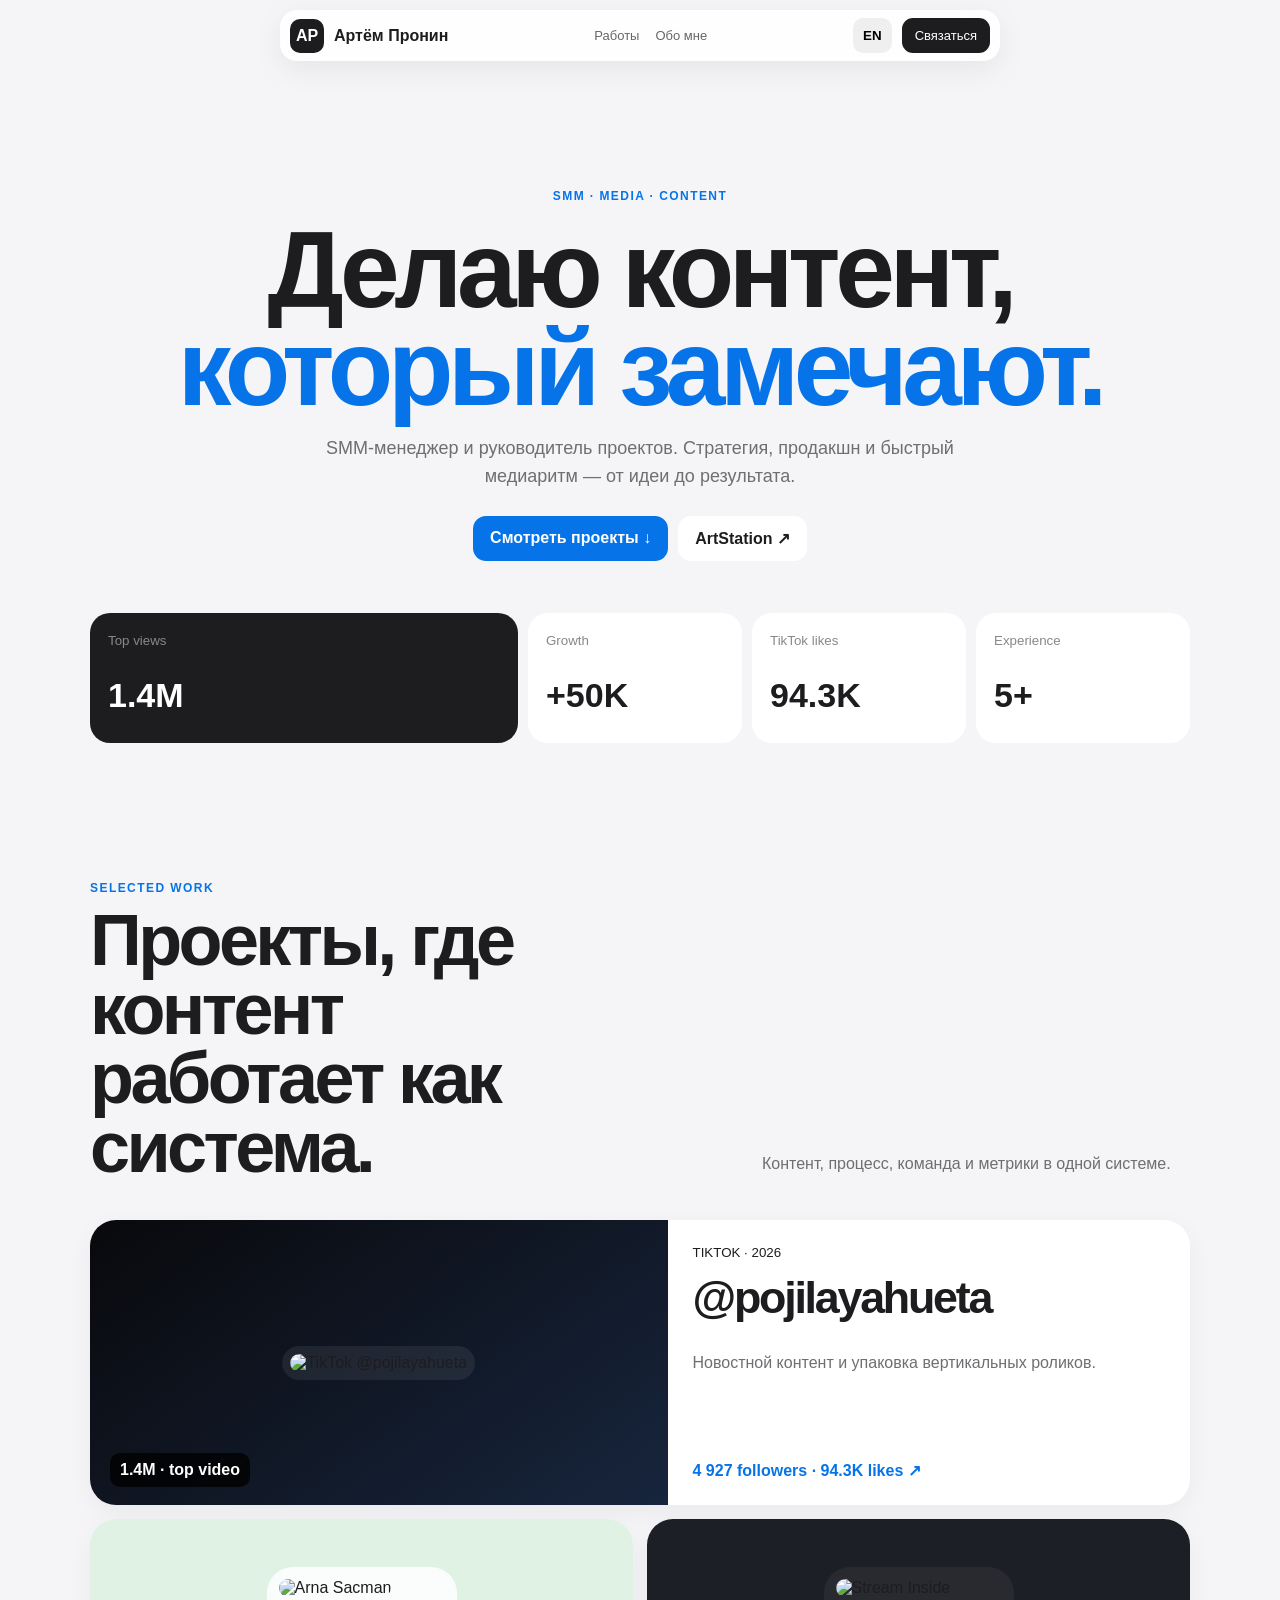
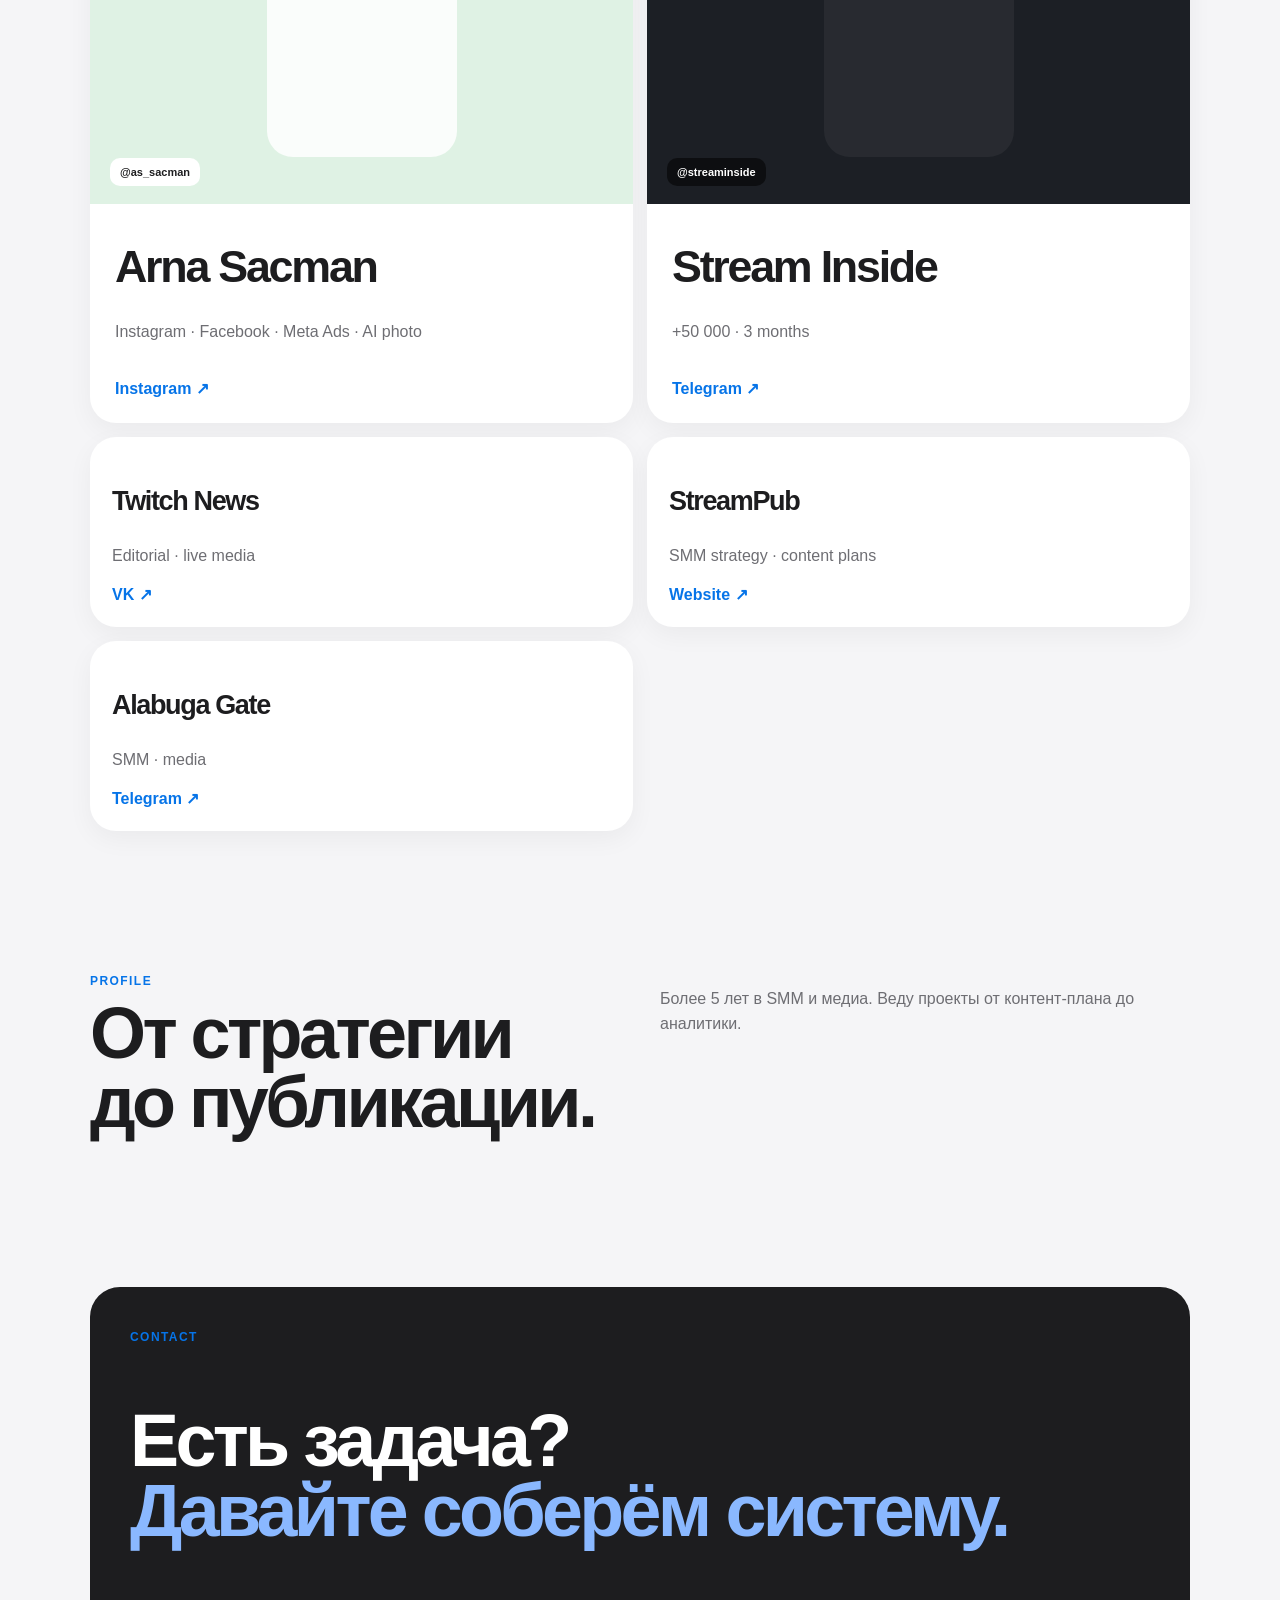
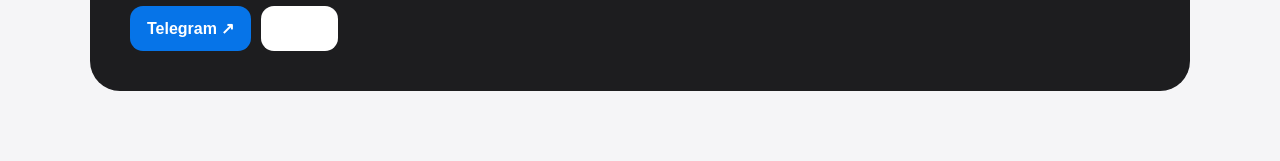
==== smm-vercel-assets/index.html @ c56d9967 "Add SMM portfolio assets for Vercel deployment" ====
<!doctype html><html lang=ru><head><meta charset=utf-8><meta name=viewport content="width=device-width,initial-scale=1"><title>Артём Пронин — SMM · Media · Content</title><style>*{box-sizing:border-box}body{margin:0;background:#f5f5f7;color:#1d1d1f;font-family:-apple-system,BlinkMacSystemFont,"Segoe UI",sans-serif}a{color:inherit;text-decoration:none}.w{width:min(1100px,calc(100% - 28px));margin:auto}.n{position:sticky;top:10px;z-index:3;width:min(720px,calc(100% - 24px));margin:10px auto;padding:8px 10px;display:flex;align-items:center;gap:10px;background:#ffffffe8;border-radius:17px;box-shadow:0 8px 30px #0001;backdrop-filter:blur(16px)}.ap{display:grid;place-items:center;width:34px;height:34px;border-radius:10px;background:#1d1d1f;color:#fff;font-weight:800}.nl{margin:auto;display:flex;gap:16px;color:#666;font-size:13px}.n button{border:0;padding:10px;border-radius:10px;font-weight:700}.ct{background:#1d1d1f;color:#fff;padding:10px 13px;border-radius:11px;font-size:13px}.h{text-align:center;padding:115px 0 65px}.k{color:#0674e8;font-size:12px;font-weight:800;letter-spacing:.12em;text-transform:uppercase}h1,h2,h3{letter-spacing:-.05em}.h h1{font-size:clamp(3.4rem,9vw,6.7rem);line-height:.91;margin:18px 0}.h h1 span{color:#0674e8}.p{color:#6e6e73;line-height:1.55}.h>.p{max-width:700px;margin:auto;font-size:18px}.bt{display:flex;gap:10px;justify-content:center;flex-wrap:wrap;margin-top:25px}.b{padding:13px 17px;border-radius:13px;background:#fff;font-weight:700}.blue{background:#0674e8;color:#fff}.ms{display:grid;grid-template-columns:2fr repeat(3,1fr);gap:10px;margin-top:52px;text-align:left}.m{background:#fff;border-radius:20px;padding:18px;min-height:130px}.m:first-child{background:#1d1d1f;color:#fff}.m b{display:block;font-size:34px;margin-top:27px}.m small{color:#888}.sec{padding:70px 0}.hd{display:grid;grid-template-columns:1.2fr .8fr;gap:30px;align-items:end;margin-bottom:28px}.hd h2,.ab h2{font-size:clamp(2.6rem,6vw,4.5rem);line-height:.96;margin:10px 0}.g{display:grid;grid-template-columns:1fr 1fr;gap:14px}.card{background:#fff;border-radius:26px;overflow:hidden;box-shadow:0 8px 26px #0000000c}.f{grid-column:1/-1;display:grid;grid-template-columns:1.05fr .95fr}.v{min-height:285px;display:grid;place-items:center;position:relative;padding:16px}.tik{background:linear-gradient(145deg,#09090c,#17253d)}.shot{padding:8px;background:#ffffff12;border-radius:19px}.shot img{display:block;width:min(100%,520px);border-radius:13px}.tag,.src{position:absolute;left:20px;bottom:18px;padding:8px 10px;border-radius:10px;font-weight:800}.tag{background:#000c;color:#fff}.ar{background:#dff2e4}.st{background:#1c1f25}.lg{width:190px;height:190px;padding:12px;border-radius:26px;background:#ffffffd8}.st .lg{background:#ffffff0d}.lg img{width:100%;height:100%;object-fit:contain;border-radius:17px}.src{background:#fff;font-size:11px}.st .src{background:#0008;color:#fff}.in{padding:25px;display:flex;flex-direction:column}.f .in{justify-content:center}.in h3{font-size:clamp(2rem,4vw,2.8rem);margin:12px 0}.open{color:#0674e8;font-weight:700;margin-top:auto;padding-top:18px}.sm{padding:22px;min-height:190px}.sm h3{font-size:27px}.ab{display:grid;grid-template-columns:1fr 1fr;gap:40px}.contact{background:#1d1d1f;color:#fff;border-radius:30px;padding:40px}.contact h2{font-size:clamp(2.8rem,7vw,4.6rem);line-height:.94}.contact h2 span{color:#8ab8ff}@media(max-width:720px){.nl{display:none}.ms{grid-template-columns:1fr 1fr}.f,.hd,.ab{grid-template-columns:1fr}.g{grid-template-columns:1fr}.f{grid-column:auto}}@media(max-width:480px){.h{padding:85px 0 50px}.h h1{font-size:16vw}.ms{grid-template-columns:1fr}.sec{padding:52px 0}.ct{display:none}.in{padding:20px}.contact{padding:26px 20px}}</style></head><body><nav class=n><b class=ap>AP</b><b data-r="Артём Пронин" data-e="Artem Pronin">Артём Пронин</b><div class=nl><a href=#w data-r=Работы data-e=Work>Работы</a><a href=#a data-r="Обо мне" data-e=About>Обо мне</a></div><button id=L>EN</button><a class=ct href=#c data-r=Связаться data-e=Contact>Связаться</a></nav><section class="h w"><span class=k>SMM · MEDIA · CONTENT</span><h1 data-rh="Делаю контент,<br><span>который замечают.</span>" data-eh="I build content<br><span>that gets noticed.</span>">Делаю контент,<br><span>который замечают.</span></h1><p class=p data-r="SMM-менеджер и руководитель проектов. Стратегия, продакшн и быстрый медиаритм — от идеи до результата." data-e="SMM manager and project lead. Strategy, production and fast-paced media — from idea to measurable result.">SMM-менеджер и руководитель проектов. Стратегия, продакшн и быстрый медиаритм — от идеи до результата.</p><div class=bt><a class="b blue" href=#w data-r="Смотреть проекты ↓" data-e="View projects ↓">Смотреть проекты ↓</a><a class=b href="https://www.artstation.com/kirashade">ArtStation ↗</a></div><div class=ms><div class=m><small>Top views</small><b>1.4M</b></div><div class=m><small>Growth</small><b>+50K</b></div><div class=m><small>TikTok likes</small><b>94.3K</b></div><div class=m><small>Experience</small><b>5+</b></div></div></section><section id=w class="sec w"><div class=hd><div><span class=k>Selected work</span><h2 data-rh="Проекты, где контент<br>работает как система." data-eh="Projects where content<br>works as a system.">Проекты, где контент<br>работает как система.</h2></div><p class=p data-r="Контент, процесс, команда и метрики в одной системе." data-e="Content, process, team and metrics in one system.">Контент, процесс, команда и метрики в одной системе.</p></div><div class=g><a class="card f" href="https://www.tiktok.com/@pojilayahueta"><div class="v tik"><div class=shot><img src="https://raw.githubusercontent.com/EdryStarz/portfolio-of-manager/main/smm-vercel-assets/t.webp" alt="TikTok @pojilayahueta"></div><span class=tag>1.4M · top video</span></div><div class=in><small>TIKTOK · 2026</small><h3>@pojilayahueta</h3><p class=p data-r="Новостной контент и упаковка вертикальных роликов." data-e="News content and vertical-video packaging.">Новостной контент и упаковка вертикальных роликов.</p><span class=open>4 927 followers · 94.3K likes ↗</span></div></a><a class=card href="https://www.instagram.com/as_sacman/"><div class="v ar"><div class=lg><img src="https://raw.githubusercontent.com/EdryStarz/portfolio-of-manager/main/smm-vercel-assets/a.webp" alt="Arna Sacman"></div><span class=src>@as_sacman</span></div><div class=in><h3>Arna Sacman</h3><p class=p>Instagram · Facebook · Meta Ads · AI photo</p><span class=open>Instagram ↗</span></div></a><a class=card href="https://t.me/streaminside"><div class="v st"><div class=lg><img src="https://raw.githubusercontent.com/EdryStarz/portfolio-of-manager/main/smm-vercel-assets/s.webp" alt="Stream Inside"></div><span class=src>@streaminside</span></div><div class=in><h3>Stream Inside</h3><p class=p>+50 000 · 3 months</p><span class=open>Telegram ↗</span></div></a><a class="card sm" href="https://vk.ru/twchnews"><h3>Twitch News</h3><p class=p>Editorial · live media</p><span class=open>VK ↗</span></a><a class="card sm" href="https://streampub.com/"><h3>StreamPub</h3><p class=p>SMM strategy · content plans</p><span class=open>Website ↗</span></a><a class="card sm" href="https://t.me/alabuga_war_bloggers"><h3>Alabuga Gate</h3><p class=p>SMM · media</p><span class=open>Telegram ↗</span></a></div></section><section id=a class="sec w ab"><div><span class=k>Profile</span><h2 data-rh="От стратегии<br>до публикации." data-eh="From strategy<br>to publishing.">От стратегии<br>до публикации.</h2></div><p class=p data-r="Более 5 лет в SMM и медиа. Веду проекты от контент-плана до аналитики." data-e="5+ years in SMM and media. I run projects from content planning to analytics.">Более 5 лет в SMM и медиа. Веду проекты от контент-плана до аналитики.</p></section><section id=c class="sec w"><div class=contact><span class=k>Contact</span><h2 data-rh="Есть задача?<br><span>Давайте соберём систему.</span>" data-eh="Have a project?<br><span>Let’s build the system.</span>">Есть задача?<br><span>Давайте соберём систему.</span></h2><div class=bt style="justify-content:flex-start"><a class="b blue" href="https://t.me/kirashade">Telegram ↗</a><a class=b href="mailto:edrystarz@gmail.com">Email</a></div></div></section><script>let e=localStorage.x==='e',b=L;function S(){let k=e?'e':'r';document.documentElement.lang=e?'en':'ru';document.querySelectorAll('[data-r]').forEach(x=>x.textContent=x.dataset[k]);document.querySelectorAll('[data-rh]').forEach(x=>x.innerHTML=x.dataset[k+'h']);b.textContent=e?'RU':'EN';localStorage.x=k}b.onclick=()=>{e=!e;S()};S()</script></body></html>
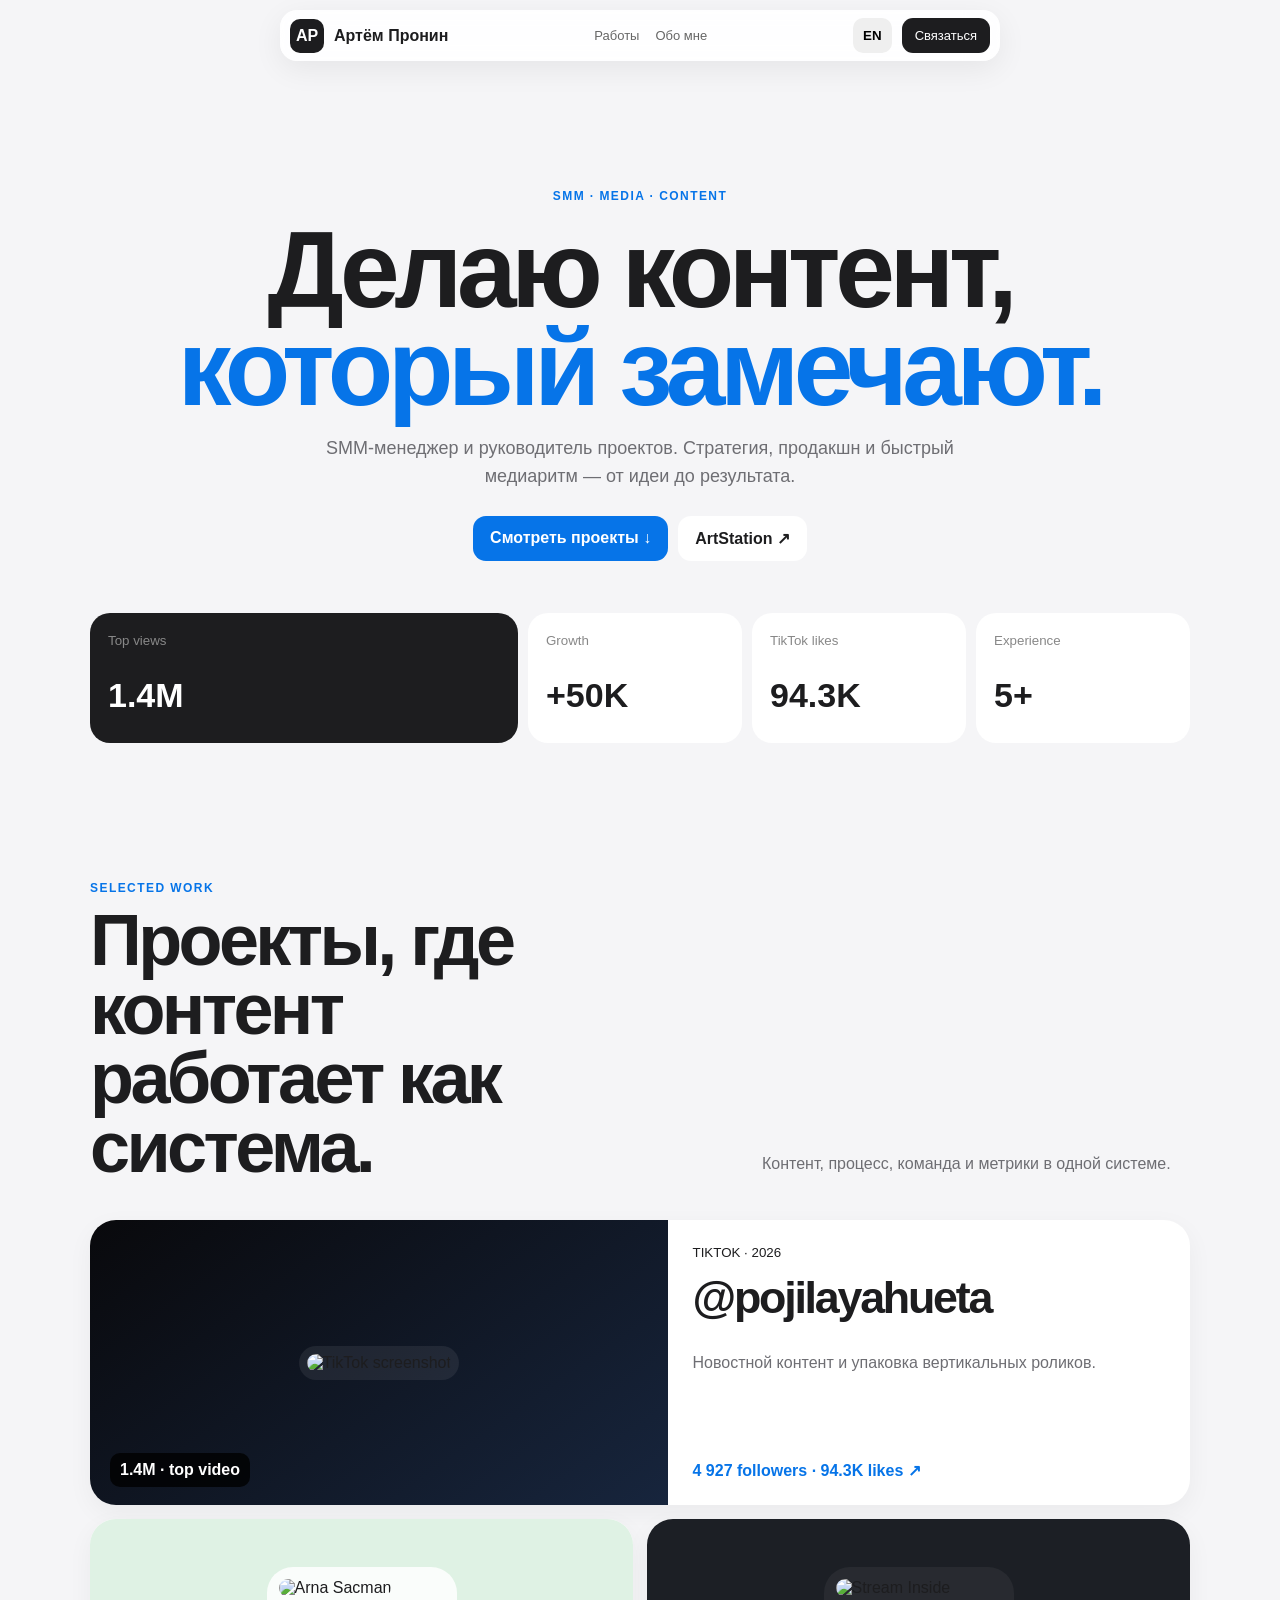
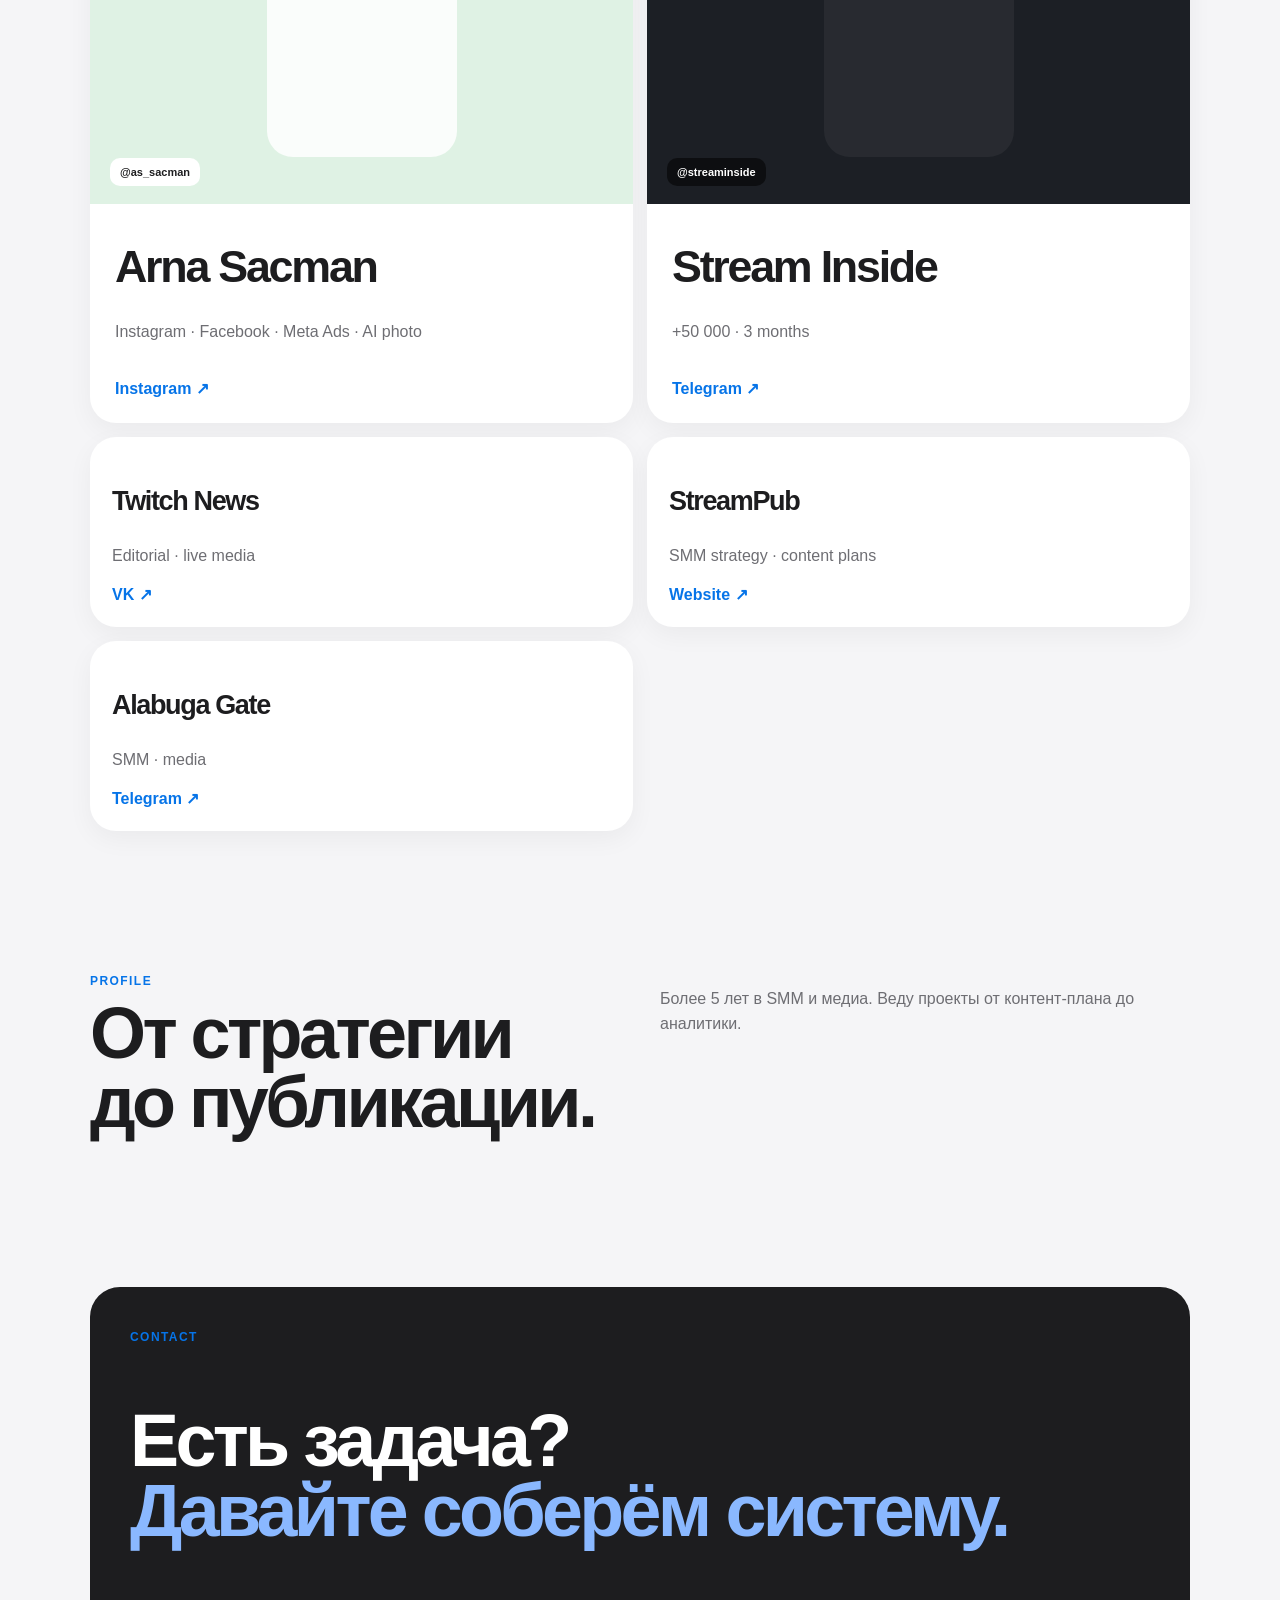
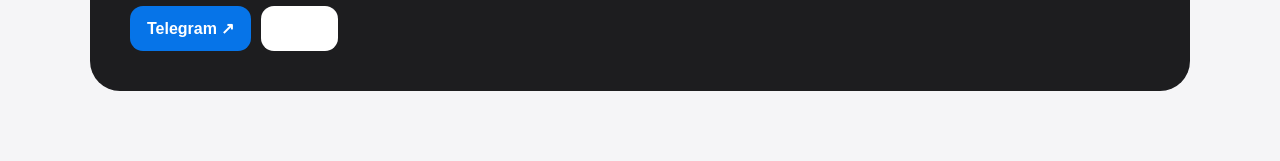
==== commit e1fc1029: "Fix TikTok screenshot loading via cache-busted base64 asset" ====
--- a/smm-vercel-assets/index.html
+++ b/smm-vercel-assets/index.html
@@ -1 +1 @@
-<!doctype html><html lang=ru><head><meta charset=utf-8><meta name=viewport content="width=device-width,initial-scale=1"><title>Артём Пронин — SMM · Media · Content</title><style>*{box-sizing:border-box}body{margin:0;background:#f5f5f7;color:#1d1d1f;font-family:-apple-system,BlinkMacSystemFont,"Segoe UI",sans-serif}a{color:inherit;text-decoration:none}.w{width:min(1100px,calc(100% - 28px));margin:auto}.n{position:sticky;top:10px;z-index:3;width:min(720px,calc(100% - 24px));margin:10px auto;padding:8px 10px;display:flex;align-items:center;gap:10px;background:#ffffffe8;border-radius:17px;box-shadow:0 8px 30px #0001;backdrop-filter:blur(16px)}.ap{display:grid;place-items:center;width:34px;height:34px;border-radius:10px;background:#1d1d1f;color:#fff;font-weight:800}.nl{margin:auto;display:flex;gap:16px;color:#666;font-size:13px}.n button{border:0;padding:10px;border-radius:10px;font-weight:700}.ct{background:#1d1d1f;color:#fff;padding:10px 13px;border-radius:11px;font-size:13px}.h{text-align:center;padding:115px 0 65px}.k{color:#0674e8;font-size:12px;font-weight:800;letter-spacing:.12em;text-transform:uppercase}h1,h2,h3{letter-spacing:-.05em}.h h1{font-size:clamp(3.4rem,9vw,6.7rem);line-height:.91;margin:18px 0}.h h1 span{color:#0674e8}.p{color:#6e6e73;line-height:1.55}.h>.p{max-width:700px;margin:auto;font-size:18px}.bt{display:flex;gap:10px;justify-content:center;flex-wrap:wrap;margin-top:25px}.b{padding:13px 17px;border-radius:13px;background:#fff;font-weight:700}.blue{background:#0674e8;color:#fff}.ms{display:grid;grid-template-columns:2fr repeat(3,1fr);gap:10px;margin-top:52px;text-align:left}.m{background:#fff;border-radius:20px;padding:18px;min-height:130px}.m:first-child{background:#1d1d1f;color:#fff}.m b{display:block;font-size:34px;margin-top:27px}.m small{color:#888}.sec{padding:70px 0}.hd{display:grid;grid-template-columns:1.2fr .8fr;gap:30px;align-items:end;margin-bottom:28px}.hd h2,.ab h2{font-size:clamp(2.6rem,6vw,4.5rem);line-height:.96;margin:10px 0}.g{display:grid;grid-template-columns:1fr 1fr;gap:14px}.card{background:#fff;border-radius:26px;overflow:hidden;box-shadow:0 8px 26px #0000000c}.f{grid-column:1/-1;display:grid;grid-template-columns:1.05fr .95fr}.v{min-height:285px;display:grid;place-items:center;position:relative;padding:16px}.tik{background:linear-gradient(145deg,#09090c,#17253d)}.shot{padding:8px;background:#ffffff12;border-radius:19px}.shot img{display:block;width:min(100%,520px);border-radius:13px}.tag,.src{position:absolute;left:20px;bottom:18px;padding:8px 10px;border-radius:10px;font-weight:800}.tag{background:#000c;color:#fff}.ar{background:#dff2e4}.st{background:#1c1f25}.lg{width:190px;height:190px;padding:12px;border-radius:26px;background:#ffffffd8}.st .lg{background:#ffffff0d}.lg img{width:100%;height:100%;object-fit:contain;border-radius:17px}.src{background:#fff;font-size:11px}.st .src{background:#0008;color:#fff}.in{padding:25px;display:flex;flex-direction:column}.f .in{justify-content:center}.in h3{font-size:clamp(2rem,4vw,2.8rem);margin:12px 0}.open{color:#0674e8;font-weight:700;margin-top:auto;padding-top:18px}.sm{padding:22px;min-height:190px}.sm h3{font-size:27px}.ab{display:grid;grid-template-columns:1fr 1fr;gap:40px}.contact{background:#1d1d1f;color:#fff;border-radius:30px;padding:40px}.contact h2{font-size:clamp(2.8rem,7vw,4.6rem);line-height:.94}.contact h2 span{color:#8ab8ff}@media(max-width:720px){.nl{display:none}.ms{grid-template-columns:1fr 1fr}.f,.hd,.ab{grid-template-columns:1fr}.g{grid-template-columns:1fr}.f{grid-column:auto}}@media(max-width:480px){.h{padding:85px 0 50px}.h h1{font-size:16vw}.ms{grid-template-columns:1fr}.sec{padding:52px 0}.ct{display:none}.in{padding:20px}.contact{padding:26px 20px}}</style></head><body><nav class=n><b class=ap>AP</b><b data-r="Артём Пронин" data-e="Artem Pronin">Артём Пронин</b><div class=nl><a href=#w data-r=Работы data-e=Work>Работы</a><a href=#a data-r="Обо мне" data-e=About>Обо мне</a></div><button id=L>EN</button><a class=ct href=#c data-r=Связаться data-e=Contact>Связаться</a></nav><section class="h w"><span class=k>SMM · MEDIA · CONTENT</span><h1 data-rh="Делаю контент,<br><span>который замечают.</span>" data-eh="I build content<br><span>that gets noticed.</span>">Делаю контент,<br><span>который замечают.</span></h1><p class=p data-r="SMM-менеджер и руководитель проектов. Стратегия, продакшн и быстрый медиаритм — от идеи до результата." data-e="SMM manager and project lead. Strategy, production and fast-paced media — from idea to measurable result.">SMM-менеджер и руководитель проектов. Стратегия, продакшн и быстрый медиаритм — от идеи до результата.</p><div class=bt><a class="b blue" href=#w data-r="Смотреть проекты ↓" data-e="View projects ↓">Смотреть проекты ↓</a><a class=b href="https://www.artstation.com/kirashade">ArtStation ↗</a></div><div class=ms><div class=m><small>Top views</small><b>1.4M</b></div><div class=m><small>Growth</small><b>+50K</b></div><div class=m><small>TikTok likes</small><b>94.3K</b></div><div class=m><small>Experience</small><b>5+</b></div></div></section><section id=w class="sec w"><div class=hd><div><span class=k>Selected work</span><h2 data-rh="Проекты, где контент<br>работает как система." data-eh="Projects where content<br>works as a system.">Проекты, где контент<br>работает как система.</h2></div><p class=p data-r="Контент, процесс, команда и метрики в одной системе." data-e="Content, process, team and metrics in one system.">Контент, процесс, команда и метрики в одной системе.</p></div><div class=g><a class="card f" href="https://www.tiktok.com/@pojilayahueta"><div class="v tik"><div class=shot><img src="https://raw.githubusercontent.com/EdryStarz/portfolio-of-manager/main/smm-vercel-assets/t.webp" alt="TikTok @pojilayahueta"></div><span class=tag>1.4M · top video</span></div><div class=in><small>TIKTOK · 2026</small><h3>@pojilayahueta</h3><p class=p data-r="Новостной контент и упаковка вертикальных роликов." data-e="News content and vertical-video packaging.">Новостной контент и упаковка вертикальных роликов.</p><span class=open>4 927 followers · 94.3K likes ↗</span></div></a><a class=card href="https://www.instagram.com/as_sacman/"><div class="v ar"><div class=lg><img src="https://raw.githubusercontent.com/EdryStarz/portfolio-of-manager/main/smm-vercel-assets/a.webp" alt="Arna Sacman"></div><span class=src>@as_sacman</span></div><div class=in><h3>Arna Sacman</h3><p class=p>Instagram · Facebook · Meta Ads · AI photo</p><span class=open>Instagram ↗</span></div></a><a class=card href="https://t.me/streaminside"><div class="v st"><div class=lg><img src="https://raw.githubusercontent.com/EdryStarz/portfolio-of-manager/main/smm-vercel-assets/s.webp" alt="Stream Inside"></div><span class=src>@streaminside</span></div><div class=in><h3>Stream Inside</h3><p class=p>+50 000 · 3 months</p><span class=open>Telegram ↗</span></div></a><a class="card sm" href="https://vk.ru/twchnews"><h3>Twitch News</h3><p class=p>Editorial · live media</p><span class=open>VK ↗</span></a><a class="card sm" href="https://streampub.com/"><h3>StreamPub</h3><p class=p>SMM strategy · content plans</p><span class=open>Website ↗</span></a><a class="card sm" href="https://t.me/alabuga_war_bloggers"><h3>Alabuga Gate</h3><p class=p>SMM · media</p><span class=open>Telegram ↗</span></a></div></section><section id=a class="sec w ab"><div><span class=k>Profile</span><h2 data-rh="От стратегии<br>до публикации." data-eh="From strategy<br>to publishing.">От стратегии<br>до публикации.</h2></div><p class=p data-r="Более 5 лет в SMM и медиа. Веду проекты от контент-плана до аналитики." data-e="5+ years in SMM and media. I run projects from content planning to analytics.">Более 5 лет в SMM и медиа. Веду проекты от контент-плана до аналитики.</p></section><section id=c class="sec w"><div class=contact><span class=k>Contact</span><h2 data-rh="Есть задача?<br><span>Давайте соберём систему.</span>" data-eh="Have a project?<br><span>Let’s build the system.</span>">Есть задача?<br><span>Давайте соберём систему.</span></h2><div class=bt style="justify-content:flex-start"><a class="b blue" href="https://t.me/kirashade">Telegram ↗</a><a class=b href="mailto:edrystarz@gmail.com">Email</a></div></div></section><script>let e=localStorage.x==='e',b=L;function S(){let k=e?'e':'r';document.documentElement.lang=e?'en':'ru';document.querySelectorAll('[data-r]').forEach(x=>x.textContent=x.dataset[k]);document.querySelectorAll('[data-rh]').forEach(x=>x.innerHTML=x.dataset[k+'h']);b.textContent=e?'RU':'EN';localStorage.x=k}b.onclick=()=>{e=!e;S()};S()</script></body></html>+<!doctype html><html lang=ru><head><meta charset=utf-8><meta name=viewport content="width=device-width,initial-scale=1"><title>Артём Пронин — SMM · Media · Content</title><style>*{box-sizing:border-box}body{margin:0;background:#f5f5f7;color:#1d1d1f;font-family:-apple-system,BlinkMacSystemFont,"Segoe UI",sans-serif}a{color:inherit;text-decoration:none}.w{width:min(1100px,calc(100% - 28px));margin:auto}.n{position:sticky;top:10px;z-index:3;width:min(720px,calc(100% - 24px));margin:10px auto;padding:8px 10px;display:flex;align-items:center;gap:10px;background:#ffffffe8;border-radius:17px;box-shadow:0 8px 30px #0001;backdrop-filter:blur(16px)}.ap{display:grid;place-items:center;width:34px;height:34px;border-radius:10px;background:#1d1d1f;color:#fff;font-weight:800}.nl{margin:auto;display:flex;gap:16px;color:#666;font-size:13px}.n button{border:0;padding:10px;border-radius:10px;font-weight:700}.ct{background:#1d1d1f;color:#fff;padding:10px 13px;border-radius:11px;font-size:13px}.h{text-align:center;padding:115px 0 65px}.k{color:#0674e8;font-size:12px;font-weight:800;letter-spacing:.12em;text-transform:uppercase}h1,h2,h3{letter-spacing:-.05em}.h h1{font-size:clamp(3.4rem,9vw,6.7rem);line-height:.91;margin:18px 0}.h h1 span{color:#0674e8}.p{color:#6e6e73;line-height:1.55}.h>.p{max-width:700px;margin:auto;font-size:18px}.bt{display:flex;gap:10px;justify-content:center;flex-wrap:wrap;margin-top:25px}.b{padding:13px 17px;border-radius:13px;background:#fff;font-weight:700}.blue{background:#0674e8;color:#fff}.ms{display:grid;grid-template-columns:2fr repeat(3,1fr);gap:10px;margin-top:52px;text-align:left}.m{background:#fff;border-radius:20px;padding:18px;min-height:130px}.m:first-child{background:#1d1d1f;color:#fff}.m b{display:block;font-size:34px;margin-top:27px}.m small{color:#888}.sec{padding:70px 0}.hd{display:grid;grid-template-columns:1.2fr .8fr;gap:30px;align-items:end;margin-bottom:28px}.hd h2,.ab h2{font-size:clamp(2.6rem,6vw,4.5rem);line-height:.96;margin:10px 0}.g{display:grid;grid-template-columns:1fr 1fr;gap:14px}.card{background:#fff;border-radius:26px;overflow:hidden;box-shadow:0 8px 26px #0000000c}.f{grid-column:1/-1;display:grid;grid-template-columns:1.05fr .95fr}.v{min-height:285px;display:grid;place-items:center;position:relative;padding:16px}.tik{background:linear-gradient(145deg,#09090c,#17253d)}.shot{padding:8px;background:#ffffff12;border-radius:19px}.shot img{display:block;width:min(100%,520px);border-radius:13px}.tag,.src{position:absolute;left:20px;bottom:18px;padding:8px 10px;border-radius:10px;font-weight:800}.tag{background:#000c;color:#fff}.ar{background:#dff2e4}.st{background:#1c1f25}.lg{width:190px;height:190px;padding:12px;border-radius:26px;background:#ffffffd8}.st .lg{background:#ffffff0d}.lg img{width:100%;height:100%;object-fit:contain;border-radius:17px}.src{background:#fff;font-size:11px}.st .src{background:#0008;color:#fff}.in{padding:25px;display:flex;flex-direction:column}.f .in{justify-content:center}.in h3{font-size:clamp(2rem,4vw,2.8rem);margin:12px 0}.open{color:#0674e8;font-weight:700;margin-top:auto;padding-top:18px}.sm{padding:22px;min-height:190px}.sm h3{font-size:27px}.ab{display:grid;grid-template-columns:1fr 1fr;gap:40px}.contact{background:#1d1d1f;color:#fff;border-radius:30px;padding:40px}.contact h2{font-size:clamp(2.8rem,7vw,4.6rem);line-height:.94}.contact h2 span{color:#8ab8ff}@media(max-width:720px){.nl{display:none}.ms{grid-template-columns:1fr 1fr}.f,.hd,.ab{grid-template-columns:1fr}.g{grid-template-columns:1fr}.f{grid-column:auto}}@media(max-width:480px){.h{padding:85px 0 50px}.h h1{font-size:16vw}.ms{grid-template-columns:1fr}.sec{padding:52px 0}.ct{display:none}.in{padding:20px}.contact{padding:26px 20px}}</style></head><body><nav class=n><b class=ap>AP</b><b data-r="Артём Пронин" data-e="Artem Pronin">Артём Пронин</b><div class=nl><a href=#w data-r=Работы data-e=Work>Работы</a><a href=#a data-r="Обо мне" data-e=About>Обо мне</a></div><button id=L>EN</button><a class=ct href=#c data-r=Связаться data-e=Contact>Связаться</a></nav><section class="h w"><span class=k>SMM · MEDIA · CONTENT</span><h1 data-rh="Делаю контент,<br><span>который замечают.</span>" data-eh="I build content<br><span>that gets noticed.</span>">Делаю контент,<br><span>который замечают.</span></h1><p class=p data-r="SMM-менеджер и руководитель проектов. Стратегия, продакшн и быстрый медиаритм — от идеи до результата." data-e="SMM manager and project lead. Strategy, production and fast-paced media — from idea to measurable result.">SMM-менеджер и руководитель проектов. Стратегия, продакшн и быстрый медиаритм — от идеи до результата.</p><div class=bt><a class="b blue" href=#w data-r="Смотреть проекты ↓" data-e="View projects ↓">Смотреть проекты ↓</a><a class=b href="https://www.artstation.com/kirashade">ArtStation ↗</a></div><div class=ms><div class=m><small>Top views</small><b>1.4M</b></div><div class=m><small>Growth</small><b>+50K</b></div><div class=m><small>TikTok likes</small><b>94.3K</b></div><div class=m><small>Experience</small><b>5+</b></div></div></section><section id=w class="sec w"><div class=hd><div><span class=k>Selected work</span><h2 data-rh="Проекты, где контент<br>работает как система." data-eh="Projects where content<br>works as a system.">Проекты, где контент<br>работает как система.</h2></div><p class=p data-r="Контент, процесс, команда и метрики в одной системе." data-e="Content, process, team and metrics in one system.">Контент, процесс, команда и метрики в одной системе.</p></div><div class=g><a class="card f" href="https://www.tiktok.com/@pojilayahueta"><div class="v tik"><div class=shot><img id="tiktokShot" alt="TikTok @pojilayahueta"></div><span class=tag>1.4M · top video</span></div><div class=in><small>TIKTOK · 2026</small><h3>@pojilayahueta</h3><p class=p data-r="Новостной контент и упаковка вертикальных роликов." data-e="News content and vertical-video packaging.">Новостной контент и упаковка вертикальных роликов.</p><span class=open>4 927 followers · 94.3K likes ↗</span></div></a><a class=card href="https://www.instagram.com/as_sacman/"><div class="v ar"><div class=lg><img src="https://raw.githubusercontent.com/EdryStarz/portfolio-of-manager/main/smm-vercel-assets/a.webp" alt="Arna Sacman"></div><span class=src>@as_sacman</span></div><div class=in><h3>Arna Sacman</h3><p class=p>Instagram · Facebook · Meta Ads · AI photo</p><span class=open>Instagram ↗</span></div></a><a class=card href="https://t.me/streaminside"><div class="v st"><div class=lg><img src="https://raw.githubusercontent.com/EdryStarz/portfolio-of-manager/main/smm-vercel-assets/s.webp" alt="Stream Inside"></div><span class=src>@streaminside</span></div><div class=in><h3>Stream Inside</h3><p class=p>+50 000 · 3 months</p><span class=open>Telegram ↗</span></div></a><a class="card sm" href="https://vk.ru/twchnews"><h3>Twitch News</h3><p class=p>Editorial · live media</p><span class=open>VK ↗</span></a><a class="card sm" href="https://streampub.com/"><h3>StreamPub</h3><p class=p>SMM strategy · content plans</p><span class=open>Website ↗</span></a><a class="card sm" href="https://t.me/alabuga_war_bloggers"><h3>Alabuga Gate</h3><p class=p>SMM · media</p><span class=open>Telegram ↗</span></a></div></section><section id=a class="sec w ab"><div><span class=k>Profile</span><h2 data-rh="От стратегии<br>до публикации." data-eh="From strategy<br>to publishing.">От стратегии<br>до публикации.</h2></div><p class=p data-r="Более 5 лет в SMM и медиа. Веду проекты от контент-плана до аналитики." data-e="5+ years in SMM and media. I run projects from content planning to analytics.">Более 5 лет в SMM и медиа. Веду проекты от контент-плана до аналитики.</p></section><section id=c class="sec w"><div class=contact><span class=k>Contact</span><h2 data-rh="Есть задача?<br><span>Давайте соберём систему.</span>" data-eh="Have a project?<br><span>Let’s build the system.</span>">Есть задача?<br><span>Давайте соберём систему.</span></h2><div class=bt style="justify-content:flex-start"><a class="b blue" href="https://t.me/kirashade">Telegram ↗</a><a class=b href="mailto:edrystarz@gmail.com">Email</a></div></div></section><script>fetch('https://raw.githubusercontent.com/EdryStarz/portfolio-of-manager/main/smm-vercel-assets/tiktok-v3.b64?rev=20260910').then(r=>{if(!r.ok)throw 0;return r.text()}).then(s=>{tiktokShot.src='data:image/webp;base64,'+s.trim()}).catch(()=>{tiktokShot.alt='TikTok screenshot';});let e=localStorage.x==='e',b=L;function S(){let k=e?'e':'r';document.documentElement.lang=e?'en':'ru';document.querySelectorAll('[data-r]').forEach(x=>x.textContent=x.dataset[k]);document.querySelectorAll('[data-rh]').forEach(x=>x.innerHTML=x.dataset[k+'h']);b.textContent=e?'RU':'EN';localStorage.x=k}b.onclick=()=>{e=!e;S()};S()</script></body></html>
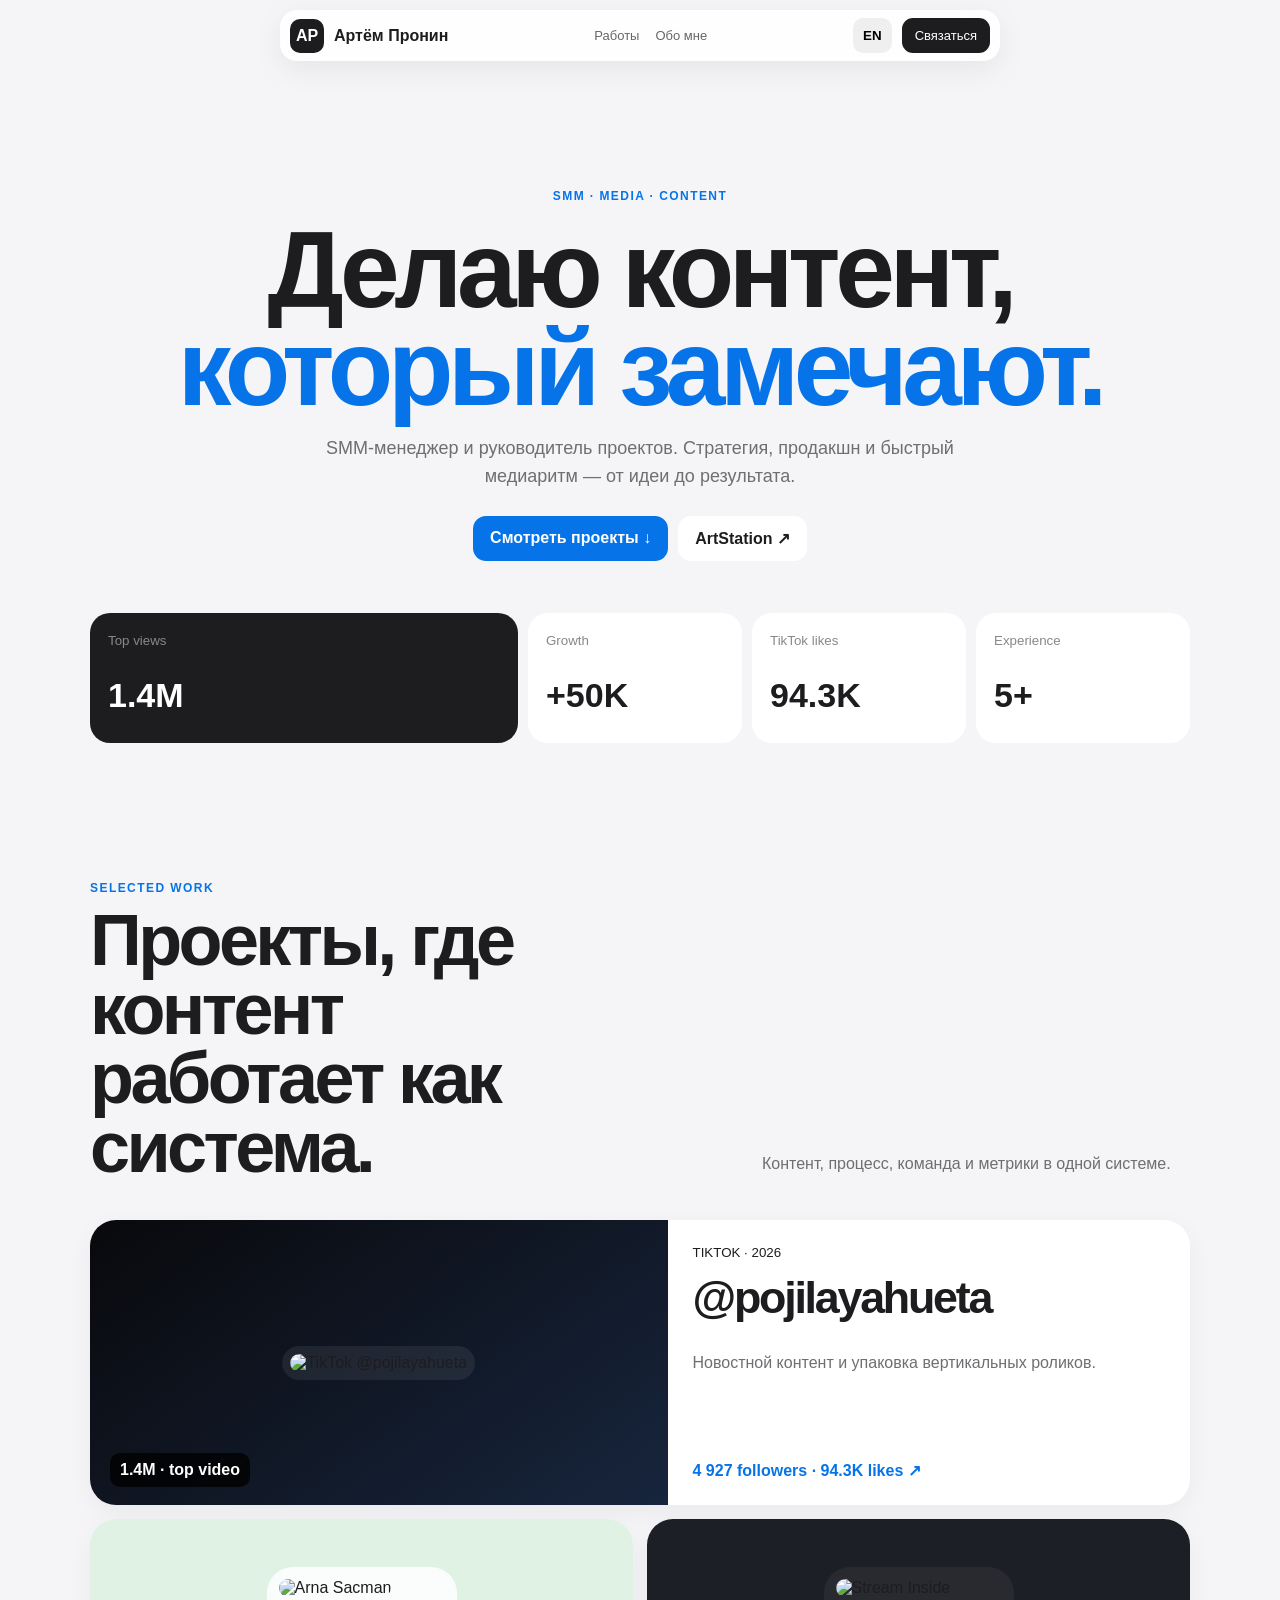
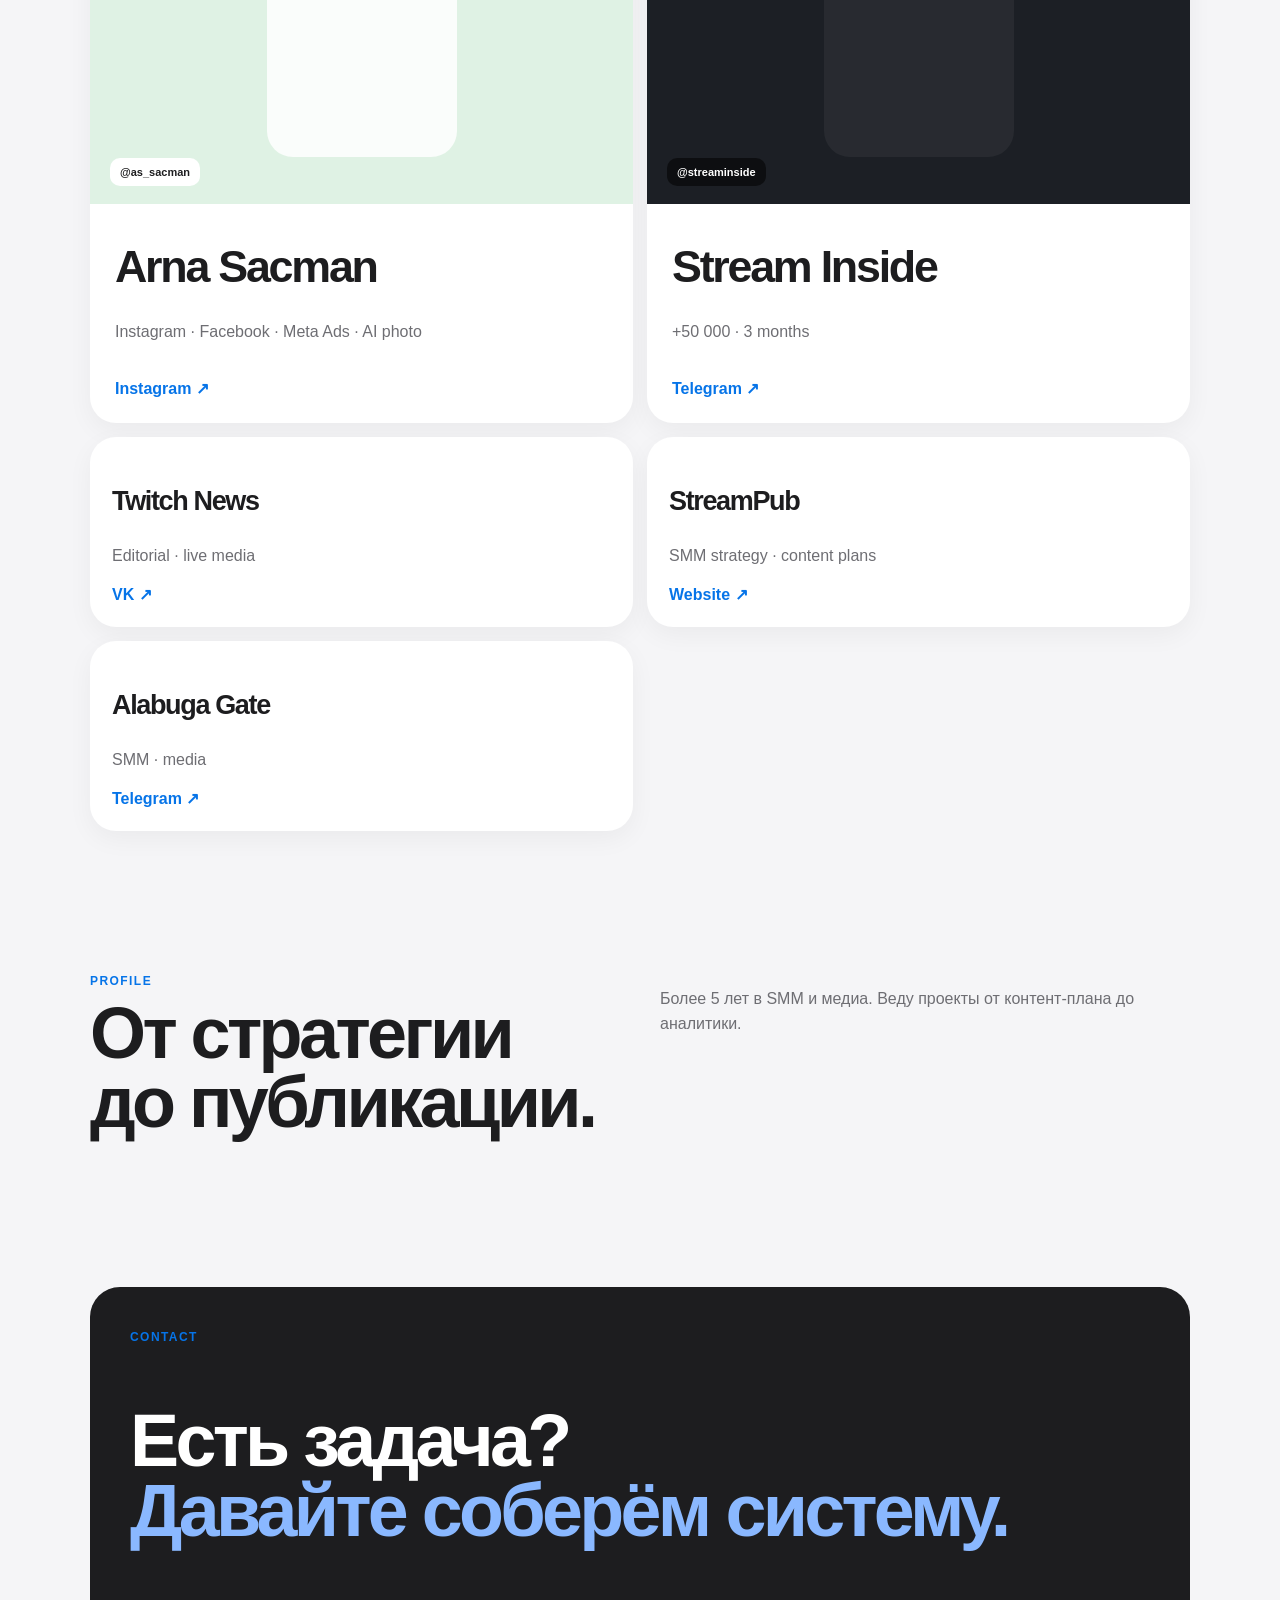
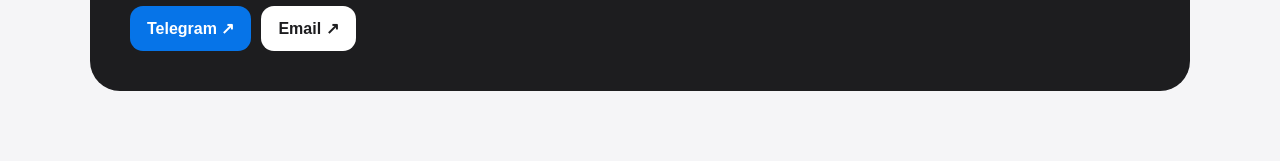
==== commit b40a07f1: "Inline TikTok screenshot in SMM portfolio" ====
--- a/smm-vercel-assets/index.html
+++ b/smm-vercel-assets/index.html
@@ -1 +1 @@
-<!doctype html><html lang=ru><head><meta charset=utf-8><meta name=viewport content="width=device-width,initial-scale=1"><title>Артём Пронин — SMM · Media · Content</title><style>*{box-sizing:border-box}body{margin:0;background:#f5f5f7;color:#1d1d1f;font-family:-apple-system,BlinkMacSystemFont,"Segoe UI",sans-serif}a{color:inherit;text-decoration:none}.w{width:min(1100px,calc(100% - 28px));margin:auto}.n{position:sticky;top:10px;z-index:3;width:min(720px,calc(100% - 24px));margin:10px auto;padding:8px 10px;display:flex;align-items:center;gap:10px;background:#ffffffe8;border-radius:17px;box-shadow:0 8px 30px #0001;backdrop-filter:blur(16px)}.ap{display:grid;place-items:center;width:34px;height:34px;border-radius:10px;background:#1d1d1f;color:#fff;font-weight:800}.nl{margin:auto;display:flex;gap:16px;color:#666;font-size:13px}.n button{border:0;padding:10px;border-radius:10px;font-weight:700}.ct{background:#1d1d1f;color:#fff;padding:10px 13px;border-radius:11px;font-size:13px}.h{text-align:center;padding:115px 0 65px}.k{color:#0674e8;font-size:12px;font-weight:800;letter-spacing:.12em;text-transform:uppercase}h1,h2,h3{letter-spacing:-.05em}.h h1{font-size:clamp(3.4rem,9vw,6.7rem);line-height:.91;margin:18px 0}.h h1 span{color:#0674e8}.p{color:#6e6e73;line-height:1.55}.h>.p{max-width:700px;margin:auto;font-size:18px}.bt{display:flex;gap:10px;justify-content:center;flex-wrap:wrap;margin-top:25px}.b{padding:13px 17px;border-radius:13px;background:#fff;font-weight:700}.blue{background:#0674e8;color:#fff}.ms{display:grid;grid-template-columns:2fr repeat(3,1fr);gap:10px;margin-top:52px;text-align:left}.m{background:#fff;border-radius:20px;padding:18px;min-height:130px}.m:first-child{background:#1d1d1f;color:#fff}.m b{display:block;font-size:34px;margin-top:27px}.m small{color:#888}.sec{padding:70px 0}.hd{display:grid;grid-template-columns:1.2fr .8fr;gap:30px;align-items:end;margin-bottom:28px}.hd h2,.ab h2{font-size:clamp(2.6rem,6vw,4.5rem);line-height:.96;margin:10px 0}.g{display:grid;grid-template-columns:1fr 1fr;gap:14px}.card{background:#fff;border-radius:26px;overflow:hidden;box-shadow:0 8px 26px #0000000c}.f{grid-column:1/-1;display:grid;grid-template-columns:1.05fr .95fr}.v{min-height:285px;display:grid;place-items:center;position:relative;padding:16px}.tik{background:linear-gradient(145deg,#09090c,#17253d)}.shot{padding:8px;background:#ffffff12;border-radius:19px}.shot img{display:block;width:min(100%,520px);border-radius:13px}.tag,.src{position:absolute;left:20px;bottom:18px;padding:8px 10px;border-radius:10px;font-weight:800}.tag{background:#000c;color:#fff}.ar{background:#dff2e4}.st{background:#1c1f25}.lg{width:190px;height:190px;padding:12px;border-radius:26px;background:#ffffffd8}.st .lg{background:#ffffff0d}.lg img{width:100%;height:100%;object-fit:contain;border-radius:17px}.src{background:#fff;font-size:11px}.st .src{background:#0008;color:#fff}.in{padding:25px;display:flex;flex-direction:column}.f .in{justify-content:center}.in h3{font-size:clamp(2rem,4vw,2.8rem);margin:12px 0}.open{color:#0674e8;font-weight:700;margin-top:auto;padding-top:18px}.sm{padding:22px;min-height:190px}.sm h3{font-size:27px}.ab{display:grid;grid-template-columns:1fr 1fr;gap:40px}.contact{background:#1d1d1f;color:#fff;border-radius:30px;padding:40px}.contact h2{font-size:clamp(2.8rem,7vw,4.6rem);line-height:.94}.contact h2 span{color:#8ab8ff}@media(max-width:720px){.nl{display:none}.ms{grid-template-columns:1fr 1fr}.f,.hd,.ab{grid-template-columns:1fr}.g{grid-template-columns:1fr}.f{grid-column:auto}}@media(max-width:480px){.h{padding:85px 0 50px}.h h1{font-size:16vw}.ms{grid-template-columns:1fr}.sec{padding:52px 0}.ct{display:none}.in{padding:20px}.contact{padding:26px 20px}}</style></head><body><nav class=n><b class=ap>AP</b><b data-r="Артём Пронин" data-e="Artem Pronin">Артём Пронин</b><div class=nl><a href=#w data-r=Работы data-e=Work>Работы</a><a href=#a data-r="Обо мне" data-e=About>Обо мне</a></div><button id=L>EN</button><a class=ct href=#c data-r=Связаться data-e=Contact>Связаться</a></nav><section class="h w"><span class=k>SMM · MEDIA · CONTENT</span><h1 data-rh="Делаю контент,<br><span>который замечают.</span>" data-eh="I build content<br><span>that gets noticed.</span>">Делаю контент,<br><span>который замечают.</span></h1><p class=p data-r="SMM-менеджер и руководитель проектов. Стратегия, продакшн и быстрый медиаритм — от идеи до результата." data-e="SMM manager and project lead. Strategy, production and fast-paced media — from idea to measurable result.">SMM-менеджер и руководитель проектов. Стратегия, продакшн и быстрый медиаритм — от идеи до результата.</p><div class=bt><a class="b blue" href=#w data-r="Смотреть проекты ↓" data-e="View projects ↓">Смотреть проекты ↓</a><a class=b href="https://www.artstation.com/kirashade">ArtStation ↗</a></div><div class=ms><div class=m><small>Top views</small><b>1.4M</b></div><div class=m><small>Growth</small><b>+50K</b></div><div class=m><small>TikTok likes</small><b>94.3K</b></div><div class=m><small>Experience</small><b>5+</b></div></div></section><section id=w class="sec w"><div class=hd><div><span class=k>Selected work</span><h2 data-rh="Проекты, где контент<br>работает как система." data-eh="Projects where content<br>works as a system.">Проекты, где контент<br>работает как система.</h2></div><p class=p data-r="Контент, процесс, команда и метрики в одной системе." data-e="Content, process, team and metrics in one system.">Контент, процесс, команда и метрики в одной системе.</p></div><div class=g><a class="card f" href="https://www.tiktok.com/@pojilayahueta"><div class="v tik"><div class=shot><img id="tiktokShot" alt="TikTok @pojilayahueta"></div><span class=tag>1.4M · top video</span></div><div class=in><small>TIKTOK · 2026</small><h3>@pojilayahueta</h3><p class=p data-r="Новостной контент и упаковка вертикальных роликов." data-e="News content and vertical-video packaging.">Новостной контент и упаковка вертикальных роликов.</p><span class=open>4 927 followers · 94.3K likes ↗</span></div></a><a class=card href="https://www.instagram.com/as_sacman/"><div class="v ar"><div class=lg><img src="https://raw.githubusercontent.com/EdryStarz/portfolio-of-manager/main/smm-vercel-assets/a.webp" alt="Arna Sacman"></div><span class=src>@as_sacman</span></div><div class=in><h3>Arna Sacman</h3><p class=p>Instagram · Facebook · Meta Ads · AI photo</p><span class=open>Instagram ↗</span></div></a><a class=card href="https://t.me/streaminside"><div class="v st"><div class=lg><img src="https://raw.githubusercontent.com/EdryStarz/portfolio-of-manager/main/smm-vercel-assets/s.webp" alt="Stream Inside"></div><span class=src>@streaminside</span></div><div class=in><h3>Stream Inside</h3><p class=p>+50 000 · 3 months</p><span class=open>Telegram ↗</span></div></a><a class="card sm" href="https://vk.ru/twchnews"><h3>Twitch News</h3><p class=p>Editorial · live media</p><span class=open>VK ↗</span></a><a class="card sm" href="https://streampub.com/"><h3>StreamPub</h3><p class=p>SMM strategy · content plans</p><span class=open>Website ↗</span></a><a class="card sm" href="https://t.me/alabuga_war_bloggers"><h3>Alabuga Gate</h3><p class=p>SMM · media</p><span class=open>Telegram ↗</span></a></div></section><section id=a class="sec w ab"><div><span class=k>Profile</span><h2 data-rh="От стратегии<br>до публикации." data-eh="From strategy<br>to publishing.">От стратегии<br>до публикации.</h2></div><p class=p data-r="Более 5 лет в SMM и медиа. Веду проекты от контент-плана до аналитики." data-e="5+ years in SMM and media. I run projects from content planning to analytics.">Более 5 лет в SMM и медиа. Веду проекты от контент-плана до аналитики.</p></section><section id=c class="sec w"><div class=contact><span class=k>Contact</span><h2 data-rh="Есть задача?<br><span>Давайте соберём систему.</span>" data-eh="Have a project?<br><span>Let’s build the system.</span>">Есть задача?<br><span>Давайте соберём систему.</span></h2><div class=bt style="justify-content:flex-start"><a class="b blue" href="https://t.me/kirashade">Telegram ↗</a><a class=b href="mailto:edrystarz@gmail.com">Email</a></div></div></section><script>fetch('https://raw.githubusercontent.com/EdryStarz/portfolio-of-manager/main/smm-vercel-assets/tiktok-v3.b64?rev=20260910').then(r=>{if(!r.ok)throw 0;return r.text()}).then(s=>{tiktokShot.src='data:image/webp;base64,'+s.trim()}).catch(()=>{tiktokShot.alt='TikTok screenshot';});let e=localStorage.x==='e',b=L;function S(){let k=e?'e':'r';document.documentElement.lang=e?'en':'ru';document.querySelectorAll('[data-r]').forEach(x=>x.textContent=x.dataset[k]);document.querySelectorAll('[data-rh]').forEach(x=>x.innerHTML=x.dataset[k+'h']);b.textContent=e?'RU':'EN';localStorage.x=k}b.onclick=()=>{e=!e;S()};S()</script></body></html>+<!doctype html><html lang=ru><head><meta charset=utf-8><meta name=viewport content="width=device-width,initial-scale=1"><title>Артём Пронин — SMM · Media · Content</title><style>*{box-sizing:border-box}body{margin:0;background:#f5f5f7;color:#1d1d1f;font-family:-apple-system,BlinkMacSystemFont,"Segoe UI",sans-serif}a{color:inherit;text-decoration:none}.w{width:min(1100px,calc(100% - 28px));margin:auto}.n{position:sticky;top:10px;z-index:3;width:min(720px,calc(100% - 24px));margin:10px auto;padding:8px 10px;display:flex;align-items:center;gap:10px;background:#ffffffe8;border-radius:17px;box-shadow:0 8px 30px #0001;backdrop-filter:blur(16px)}.ap{display:grid;place-items:center;width:34px;height:34px;border-radius:10px;background:#1d1d1f;color:#fff;font-weight:800}.nl{margin:auto;display:flex;gap:16px;color:#666;font-size:13px}.n button{border:0;padding:10px;border-radius:10px;font-weight:700}.ct{background:#1d1d1f;color:#fff;padding:10px 13px;border-radius:11px;font-size:13px}.h{text-align:center;padding:115px 0 65px}.k{color:#0674e8;font-size:12px;font-weight:800;letter-spacing:.12em;text-transform:uppercase}h1,h2,h3{letter-spacing:-.05em}.h h1{font-size:clamp(3.4rem,9vw,6.7rem);line-height:.91;margin:18px 0}.h h1 span{color:#0674e8}.p{color:#6e6e73;line-height:1.55}.h>.p{max-width:700px;margin:auto;font-size:18px}.bt{display:flex;gap:10px;justify-content:center;flex-wrap:wrap;margin-top:25px}.b{padding:13px 17px;border-radius:13px;background:#fff;font-weight:700}.blue{background:#0674e8;color:#fff}.ms{display:grid;grid-template-columns:2fr repeat(3,1fr);gap:10px;margin-top:52px;text-align:left}.m{background:#fff;border-radius:20px;padding:18px;min-height:130px}.m:first-child{background:#1d1d1f;color:#fff}.m b{display:block;font-size:34px;margin-top:27px}.m small{color:#888}.sec{padding:70px 0}.hd{display:grid;grid-template-columns:1.2fr .8fr;gap:30px;align-items:end;margin-bottom:28px}.hd h2,.ab h2{font-size:clamp(2.6rem,6vw,4.5rem);line-height:.96;margin:10px 0}.g{display:grid;grid-template-columns:1fr 1fr;gap:14px}.card{background:#fff;border-radius:26px;overflow:hidden;box-shadow:0 8px 26px #0000000c}.f{grid-column:1/-1;display:grid;grid-template-columns:1.05fr .95fr}.v{min-height:285px;display:grid;place-items:center;position:relative;padding:16px}.tik{background:linear-gradient(145deg,#09090c,#17253d)}.shot{padding:8px;background:#ffffff12;border-radius:19px}.shot img{display:block;width:min(100%,520px);border-radius:13px}.tag,.src{position:absolute;left:20px;bottom:18px;padding:8px 10px;border-radius:10px;font-weight:800}.tag{background:#000c;color:#fff}.ar{background:#dff2e4}.st{background:#1c1f25}.lg{width:190px;height:190px;padding:12px;border-radius:26px;background:#ffffffd8}.st .lg{background:#ffffff0d}.lg img{width:100%;height:100%;object-fit:contain;border-radius:17px}.src{background:#fff;font-size:11px}.st .src{background:#0008;color:#fff}.in{padding:25px;display:flex;flex-direction:column}.f .in{justify-content:center}.in h3{font-size:clamp(2rem,4vw,2.8rem);margin:12px 0}.open{color:#0674e8;font-weight:700;margin-top:auto;padding-top:18px}.sm{padding:22px;min-height:190px}.sm h3{font-size:27px}.ab{display:grid;grid-template-columns:1fr 1fr;gap:40px}.contact{background:#1d1d1f;color:#fff;border-radius:30px;padding:40px}.contact h2{font-size:clamp(2.8rem,7vw,4.6rem);line-height:.94}.contact h2 span{color:#8ab8ff}@media(max-width:720px){.nl{display:none}.ms{grid-template-columns:1fr 1fr}.f,.hd,.ab{grid-template-columns:1fr}.g{grid-template-columns:1fr}.f{grid-column:auto}}@media(max-width:480px){.h{padding:85px 0 50px}.h h1{font-size:16vw}.ms{grid-template-columns:1fr}.sec{padding:52px 0}.ct{display:none}.in{padding:20px}.contact{padding:26px 20px}}</style></head><body><nav class=n><b class=ap>AP</b><b data-r="Артём Пронин" data-e="Artem Pronin">Артём Пронин</b><div class=nl><a href=#w data-r=Работы data-e=Work>Работы</a><a href=#a data-r="Обо мне" data-e=About>Обо мне</a></div><button id=L>EN</button><a class=ct href=#c data-r=Связаться data-e=Contact>Связаться</a></nav><section class="h w"><span class=k>SMM · MEDIA · CONTENT</span><h1 data-rh="Делаю контент,<br><span>который замечают.</span>" data-eh="I build content<br><span>that gets noticed.</span>">Делаю контент,<br><span>который замечают.</span></h1><p class=p data-r="SMM-менеджер и руководитель проектов. Стратегия, продакшн и быстрый медиаритм — от идеи до результата." data-e="SMM manager and project lead. Strategy, production and fast-paced media — from idea to measurable result.">SMM-менеджер и руководитель проектов. Стратегия, продакшн и быстрый медиаритм — от идеи до результата.</p><div class=bt><a class="b blue" href=#w data-r="Смотреть проекты ↓" data-e="View projects ↓">Смотреть проекты ↓</a><a class=b href="https://www.artstation.com/kirashade">ArtStation ↗</a></div><div class=ms><div class=m><small>Top views</small><b>1.4M</b></div><div class=m><small>Growth</small><b>+50K</b></div><div class=m><small>TikTok likes</small><b>94.3K</b></div><div class=m><small>Experience</small><b>5+</b></div></div></section><section id=w class="sec w"><div class=hd><div><span class=k>Selected work</span><h2 data-rh="Проекты, где контент<br>работает как система." data-eh="Projects where content<br>works as a system.">Проекты, где контент<br>работает как система.</h2></div><p class=p data-r="Контент, процесс, команда и метрики в одной системе." data-e="Content, process, team and metrics in one system.">Контент, процесс, команда и метрики в одной системе.</p></div><div class=g><a class="card f" href="https://www.tiktok.com/@pojilayahueta"><div class="v tik"><div class=shot><img src="[data-uri][... ELLIPSIZATION ...]nVrv9J2CQMz1DCHLhFgWLPTqLcyYPxO4/038//GlB4dRmVjSPUBW9m7SdNTDOBxHePMLISBPLTJbs4PT9TD7M3gP8h/wxlEI5GgCbbwZ8slAABeQ2bMFuX+LDW3ZR3Nnz10IPtMUjBE2tkpwwL+ZhgviaXhdNDKhRhFqHq6Ek8GK4espewlEY/h9GpVUtkZc46dPmeF7CjKAOPGSOCQ8UImEnJGzbNTqiTXOF3Ph7mDKWoyAWvNLh3avjQ4IiFfL0o6e/ln0E2orVVVokO6hg91HNlvhybzytaMuXFO42ri3PkkAUHanrY//JrOxGxezjKP+TBhWrUQVBHCcyKzTwrRIVlCLaWoS5oBeHv9/CXI/h0AiFgS5ljnOrvSgaG51XNxUmzOWHykKCWv/ZVHDmzVfesJsyMXcryiukUOHvIuR6hpzXmEMKv06xu7ZllRv796hR90Vg5ngMintgY62x1OyI2FkTaXS2AWWyndVxitjpJbRhjOnZt5LraQ0BYub/y79XRqmBBmhvegPcEgkDW7X4Y1QFKcQMo0yY4IgaXn3DGBFnuAIHF1Qa6ecrxgF7epvlrOphJiWxGZ0KnsC4AqSC5R1LQny7IYa59VuU8aytfRgQLCcc+XXaoE3NQr7mFNupBIKTGhsde42EajebNrj/IHJDG7mfDY0Lhb7p2CRy9LnJ5PnSmFzAlxNtMrn0W1T5UzhSflrdsz3tWwKjoYrltEfZ4coEvNlWGECvS8Zvkbu5mo7ggNt8ujuE2jJJmRzN/r+vf5PIKRrznLbM0D0CbX+Sf1g/EUM6+YK5iftFCiCNEv6ppE6TMt+bGQ8SDdZOLoWXl0ReWSQoCFFg3NKTCRHGDZ4R1wzFjy7UOck/WO60Yg4kF4yQjIUPM+UkI7jELaHXly2P1TXq92xZAPCiTb7gIgCrn2FrfuBuFF8YKWDpMldCr3CEgH+b5Gb6JnAZEzl4m9WAZP7JGbMEor7k7i/o8SnvHE0J1ZgpnhvyDE5Q9fDi29t0UqeTP2FvMJjn8TPnRoj8mApmOvp4zSSx6T7XfNHkfDNtqgV04ZdEBU+Z036utiX6w/mUJIR1YbfQxOAaqYx2u74FL0NWcUmVAxW7zZxLLsAm8bVDeN5ygKZXayab1eM+TLNSZVt0+/BIKIAfDHBUj7PLnBamK4jbIgsfG79u68nJzSf3BvAKuZsaXNk7JhG/Ep82ZDi45Cl5uKUQyod5MV22/NSHe+kV9xMosSO0bz3hFbSCcEocYt3m/Kzs5yhOAq06ZIQAF5HBtAuTVacxFwRuds71HilHoQHQQxkSQSaGirSMBB0bG3AQrVGW/JADiYQSa1GuAuPOnz4eibgD/RNiSLZpuigWO7jNphKwbETu2MTnPdMDtco2xSluuU8gL5lGTn+SMtMffGT7u7yDtlei1rgVGNyaZxAJRaYTylN8ax1AdbUeE+3mmav30zqvBNXQ4UYSNKJ/XC/iKvRxMxSynrdbxF7HIxnfzJIR3cTrqAonpAjRldZAlOXpnu2kAwNHY2aTo43Y47SZKA0eWz/0enJpOIskusyglsfhnZY4JFiFJ02Q5HA30Gwlc0mEr/Bhj/qtq4ZPYl8jjAPavCpgIzUZVc5RbZv7QhzE1uo2gskAsjYVAVWGq6QArSHl5skfCkWO1/aANXCmELf4D+DtEOSaHUOhD3OfSjbaY7G2Df6TC2BA3hG4MscseG40ZwwcNz2xfteM3w7OaAfrR4Gn1aolC8ungzA405vKOJ4VA1FAl6lxldmhCj1HEHKMXC1GE7uu9Y50ZIJyQ0+FKm+lsTeik/fBYo/uqUM/j2/2Fqed8phQSs7c6W/tYGJmBV5s6yWStnkUpgR0uRvKMv2IPeA5aNKeLzVyVZ8MO4fqWJh2Uu5fTrw0fxeBLY7uufcqiYhyUq8WPAIn18IbwIo3d/[base64]/vlRjy5hsnAPz1Evkz5weeBxitjRnpVQ4e4eAh96tzN/LUhg93Gx16xiF4tbELJqiHx4BnVI6yrQ+e33Q/YqJViu8zhxT8ZopDRA8+FGCZEUlrZPolbceZJ0XDUvOoSGTcLrGxCfnZ3umumBab+pHhmjuE8WV+vaVia+mtTrTTBDq2ed4CTuV28h1m6TgEmIzWfbIWej84OUbbAX4Lu2rQ/ISmGyaQ8tFKTUPKHu7m5JQcoq2lBJ79tHdiJKWCF9tYN4YhHm26xkydIBPb/uA88rSpX2cNdvaQM9L6LS2thbis1vtm0e1NZYlpFVpkLmQC/Ih8Qccxy3GMgYGuN4YOSIbb4GhKCPsKSly0CRr03gtftW6gzEpMT1tviTgtlXYmUTNmoWAMa7oqZPzPh0A8EP/knTQOJ+UJ6jIKsA86+BfkXqDE8rJbQkkJ/WZef2ImFXO1g7YziE1E8wVZNacC/wrOqysue4eEX2R8xbyYItCelArLjRi47y+3eK9IjC5PJmMxBpHIFGRgh348LzC8Ew8WZf/lgOqAAsV0m6YHrp3FBUWYr7WQCvS9u79ZSWtacv/PR0xMlkP/bLjnS7M29cjvtT2IWg03c2yDSFbtQccpJZBAhHx2lSVx8xsopwYk98VAnBGlzVneuPmt6FpafS34Fe274lEjLnxb+xaeuPHHJxadCcNBZds9Vupyzwj4EXcPmu+/hJfLRGSuOhOhJVqB6yJ2WaNeVp8xG8JdPQ/9bl8o3tAqWUPvuUpLBvn5qh1B5FDcYHNtRZfX5cpLpN6f0m4SVxJQvqPYuhTIGKZJnHpTFqnW8VNdDcRHxunsy95aCqCdfiLpFUX0PnLFC3rLFGF7d+jNDlkR+hIrggVeiaMOAIUaQRlB422/A7tfM1pOZW8jOToUquOTXTvTckJDFme8fYA+3Ydhz+RVsoNFbb85GxYw2oiEjDLkGdLsznuzIk7VvWxzcQUVCr8v7f6JWz9mhptdqV6176jSlyv+UxJKs4XH14lW3jKk8sQ8FLQZfd0okuj/DfVInDx92iBbqR4j58C0VCxeEtY0XgFw7BSpjqgBCbGXuk6oOtU6UknB+fbZ2cJ6QxPw4CQukom7970OJrqJDxMETubXZbg0IM/i9g+NhFom42Umn72pSW1ffaBKtng+q9gJw5CswfaK5cd2NpuK/HEH3jek9BFx7QJ415KJJ9A5R7PMpdjvAm/IFkmFolwSZTRHcaAbxOOKHZo7HTHwyBTfxJlHyY2aZaneA8NgQA7KsgPGUm/zJ/OJGExvr32IJhc2wXHyjd87IMMa6245ij+pL4aEC62RaaLSSvja44yKfCFWogG6yjOlW+Ue54g0urN+f4x43WuAdH+PCpHopiFMYQAC+g8cIkUBDEPQTtR4Vv9KDhcf5Q6H6i/54tAgrW349mjWXk4jKm5Fm+egCpAhJv/Gd6ZmD1qDp4sKzZpUKzP8P3f6tbMC8FqicpHC0PzEIIxHDHd4B9cV5xnAF6tsG2hv/XPF7a2FGIjJIQpTAQtdq3VXSyuLbBhGp0ARyXNlY8SDDruuDPvcpJX9EwxiCUX0On4ZO2b0309NQCkPr8mVCTrf1lwb+PtZuR6mrx/yKgI+IGzeOxqrYVYsTpVP+llKLVrPwbyox4luJDZ/asCqblr0ZEWkiB7RjC8IXk/OwC8dG+HbvzFapMVnn9NEv3Nm9dtbDKHM4ViyDX3jB/j5za4vVAA4GskaKT/xGPYQVQM9mvKap3Gz13ZmFU9W0MwqKYtsQuOmUKrQh6WJ/D64sTl+PHdWhRXY04DcgfaTiq2kPYglucZr0hO3Xh7+edhzHeA+ghQQ0iLCqxfiS/JG65tQGUKi3BVzR6FAZy9spbjGSxnIuL3dVaqHqBz/1Gjnd+GLbzqNiBMYcbr/[base64]/RzQ7j2lTQyni8Udq8uG3LhlUI/ha4ot2ZGLjZLOFMzc64dyFkLEx/869H1hGK2qPi+eL5FU7FEzj7demjdkmTJVo6wrXTSqu1kC+5B6qgh3QVlnK1mNQRGJlx0NOmKxWkP5lb+xZnQuqMbCuOzJ4QXTQluxEVMdIsttqKFo4ZnPLZ5qK5O9jYJLiFNR4yyID7A8mrtStMx9gOTtzUoMAQ6+EQ1iQlox/sO116ZKS6efgw8YP11Zr57IeVHj2ES5htsrmnCtwhCSLIGuv1gaZ8d9HIOOvZ+2OdFi7/WE9eLygtpmzA9hn719tCSc7lxALqtwC1FjtP4bFuxAiLFSg4kSdY22f+TcipGymxd9so3Ff3YJjtttEzQ930U3k0xm9qObZGhF3QjJp0Wm7aYj5NHwTDQGjVt+3SUI7sLar3l1z4dVa0zKr7fEirvRXBSzd8tsjxcHS13RST546Dc02fttg/TRTa+JfPrl+iGoVfs/fWzabGxXGKg4uKkqaJdp5wCUpgPyAVCo90gyNVkOY58RY/PmUyuRWnMATPOjtFS2Q3locM7NZhZgtiLfmCd8sFx1sxJ0rL8/KGxw033C5wCDhcjtIN+SaLhEP5x7Box0OYDSByXH2/nDSMMJX6UzXEGedgXiV3h4rpqnj0iQdEaxa8kjqizHdSDSjtdCrOG/V2aS/BXqRdHW3ng9bnkLuoiU6sdkZMnVHZI6gKmw5p6MZzCqH56IX9TPP/htbfeze3Ck8VnEdmYWfuWkB+J0h6USbGBs+6vTaEitGfNaS3mqkxWDLRab2w0AvAA+j+RzaJG/5gF7kXkXVe1SudPWONNlGOanHCgQuz9WOA7o2enzWiOI2DE0KmgHLSU5uhJmTAZlUcUjlueDvzsjilIdMXWPnIZbGYUB2TdF3ZnQE6yn2Fcyjew35C8VPja89FqU8qG2VDezwGzXR9mncMdkW2FWIFgVBIFJgiU6gLIvqON5TSwoQSGOrVtkMuYYR/T+bu8YyS2PFLhEVoAgJquiOqeNl2FvbR0l1qtf8woZY/Pg6gEOmFPB/juea/o3sQ7Kl314pITSUM195q2iRDNwUS94UAhDEMarNnNFBtEuAuYu3tQ4nUboIZVaQSFNYoA01TXEYJuHrUevEQ6aqJDZ/6iq7+AyWk4JDCVF/oAHZtv42Tu8mH3M8OtBNB8+u8W2MtjLlEM8KXtOGVXwf5OQJRs9IQyOjUB909egzGdh9juekpai25XS+g0aKluYCAm+iHrqwFYbjjKpFZ+tLKvKQmJ0RRMMpHD38agzUZMpVwAjR9kb9sN2rIbD2O0E+iWbRoX/EalLSn4t0TXbzb86hmZjODlvBhwPzh1qaoGcK5boV04pNBRhTAz5xR9FM8DNybcar9AzvMnT2+OrxjHyoi886hLIPyHgcxk6U8mDFuu/r2GjIJdQ1qFIG8KdIsEtlR+RiKat99QBo/g3C+jB8lUPXvtRwwKnKmSkREhLheuICE8o28sajtByX9FZzvILgUgXfNW0FTGS/JoR53bZFv2ZkWY3zxLqEsK/WgLxw0TN02Op5VVnRDqn663vLd4AWMd6PLemFDC0Lqu+c/Tr8ktTH9Wvqmn+OdU+QtCS26aTWNauWlModxbsGbkc5voFXUB93wdrx/RxxiV1O+GnHf1WVgPf7ZiUjM8uzMouY2bg6XwXqKsakCsVOmVKzSjraHztPD0vWWyqOlfmsGPRqq0wi8+WJW1mXSLxXtKVyKYvnR6xcesLX25dhrApIkzhReKZLcUqYMeFmZCOSXSnvb5hfrPA5ZwN/[base64]/4wNnJU527wRuHdua5Ggwiz/t5oI4wqguFuLedxtrJ7gwcEVeKWrwi7WueG+Ck1+Hd6PF2V1LvCdJfo2vuhrAfupYl83dvdF/Sx+3i8QKeztxPoewjEqjBwyeKJTGfjHVvLMzvw33Fo5DJzIwA0hx1IadTdlj4K6970dLyVgchwbkyOlidyGeRAJNcD01yo4oXyWfajE97LaAtr0A8yxTuLOBOcpTfalt7OL1gwxRAqsc0yC37cUNqcabjGPML7wKEX7Zj4PX/qBiv4TuEVCpRviJ6FJKfnKpc875GOKz7DOrnmS67HjqbsVpW1gheBhmihGyCPbRHIK4GwaMTHVzyoIrmTqqJNrBxao/ajNL5R44AoDasBZOuQGqrn/U5tjQ1kmp3N9C5j9kuktoTyor0w4ts2Cvhyi6IHnGe2BgCDZdsONU33PDPWbWXsHUdq5ZRXJGoHG+Y/[base64]/85ZjWIHTr5iFIkIcdqOfzQxrBbRzUhTOrsjoQLEO20ESwpz11rhYv5qNmor35AUA9EKspLQgBqYEJKLYzpXKhB+1R5fctpE/+WwZqth2Ga85QRWydE3yP1rtxETxwL7LTeMJU0ql20t/cTuxwM21L3OZZCxZrDccEzzd1CPC7iUQ+PCI5bDxsngivsf9kp9Rla8mzXf374FwAEtR7q6SE7cXPIc7myUXysZicY9jTMbTWsox8kuQCLOC1HrF9NvOu7kTjeJwIEd9Jl3/nkKAsHppj3l9wnI+gMlPGUIAlzoqAMpwtfgR7o6mYzdiLM8sfCm8v2PaCy4QkDSbS15Wz8T56KxhRfMud1vVmGGDq3ahKZpwHkgJSuovHktzYz5ZWgMefYCbJnj/SgNRdOJScw3b56Uv3OF5EHdL0ssxwEeNjT6DcDWz8CR7q5hwQ0LauLK8csRzxyzc+uen6Js9r+FE3f55iM2/+9+NV1JndQvjJxXuuvk5VlGtAHNjKpZI/[base64]/MkVKNAanq0qQrGYPu6qJzX4pC0B3mmR73sWGla87fTighJyu0dpG/nAtbz/XuBnGVomnGe70Wlzmw+xDbFBcW+OoVLFeJhOvOZS36i8PgIogJ6ePikX32HapjIKv2EtSSwAGEX7pY7M5n8QH47nndNxcfhx5oYpneZ0QDwH1zEw6q1+kwd4nKv5fLmUskUUWDeLNrKNlGRxWS4aSdZg8Otyvw9ElPVLWjlC1fQg6DgTifINg8FnOca58vH/7bw4/mfZx9V8MWPraimIPh1130G9h0lQn/B/g9aACgUKpCc6uIO9ZXcEXq4qAQogoNLZq/QMFTKkaclkKzpNsjX+BLdfTxqOXRFeiLsCcjKOGv+4OptZAPiEz4J1HzWbGm/uky31RIPDyqaePeuvppgXf/+u1jEDrTAOUo0i/KkOepv9uN3ac+42fVbYNsGN9OqgmoEu2cGMVifJnKYRs4zj8XE0hikmFsOJCuZzNGMFvBAKNTw5avD6106T+dgptx9tD59qPgmTky9IBArWJ5OUZjOc8ofXIrypBqOKQOaH+7dU84pIoKq3c6xGVawQJwDzbYX0vW7TjF9vtkcVeN2Nrux22SNFouTmp+uny/IcxFL1s/Fp0wfEJ8M9ZOOiFK4CqXUHQmVGMIeOgdEywGcp3GzTGsbC5BAW8R03509gKhuDOWFk9MuUg6CmLoc7ifYWKjXZEIIcqtxkAmAn9OFfbRRCig1uZvhjC0ZGOOlSYwHipKyyb27ucygCYeA3wI1blCuFTAj3tNqkO2215833NM3GkPDBfhi/y0n6FWYQQp4PzCpnOjdknqdBGdSBd/nFka1dliNvwp3Bci0RNM7pvq4MZMUOESMnolwJ35+zogsVE4u7EthvOns2BrhtPGTFyxWCD9yl4S22MzBqV8R3YTdGwoBjq9MdvUP8wp0pw7rKRv2YlDhmooSonLRJkoEq2bQVPUeIzyWGg9dGEp/oEkiGfQtj0wmaX8LHYSWpy8kPwl0ku8HZssFsdScopAD+sB2Udr9gF/aniaonBuUR5GwzXrPxVIXslRbwiUPdrlWskKzmYEoWIHNs7ow/OrlDo/AwD3ZKLNXdPObReU7/5xaDMFf0gvx9fYigReUPQKQRnQsK2fGw8/5ikh031KrZJHbPtgoofbwZvXe5mflWJ2hF1278sfhPgS4UZcKv3UgkI0o2QG/J7TjK2myiotXJqgRykazDs3EgGUIAK5GHVKJEf2rHx6wqP9kNl/X534CaFQylwvxqINKH8qhelyhDcTlmNhFhE5dKaIG4WAiXgeAm/UTzwoqnHMEBhnu0b3LAhnD+eRAmFqTcTLWvAWUhoKK0G4O7J/XlOFNCIeAQpqY1TYrGI9VwYNRVvs8+MhuI2d06fnU/xZE33B8UdBIGQVo+zAcPHWP7HZTvV9+w/Yx9sbOQKj0SUEmvEhvGUGEjM+Oiax48dy0tuTy5wqx7nPFMF7rChmYcm7j08OQZH1G6Ka3Veg3A2d/+7R4zIRRyK7G+vdujBZ/[base64]/lQLglML5gAkvwbdwNRchfFJan3lkNzyy7/L/DYW9C3wKs04MNw1NRspgbTvwdw9c0fiH9BgXha/gejdifHoJDi+UKrAAgIFW5/mhHizt3b7qmbiW/8/YxKQ7e+CUc5Kf8n+Lw9yUfLoIPTRsE1feJIssFP4XORZgVF4UGMjd5b0v8g3KHOMPXQPBa2maO6AVA+cVGFVf9RcD5/8zSPrRtGEm/BKzgom5WzhXMTwwvmXRFu2BXNdbRPBMtNZoBz9nT5UhvjgDx/qG+Zt4onXUp+auE2jDE+WAryPAqhFYHeA8pc5WsxlE8i+lHJE2mIdWnYAj74AkCMYTABJP9yYNgwjpgnhlU3L6Fac7GGhVjiaxa+MbIbjbQfUwWS++RaG85vKxjdC4W0Xixz+IEKlZde7l9/EFHev2DyNX2ks1v3O08XQy7WJq01+OwJcGMJ6t+4hy7ZACV47zN5g4yqBTxK6hw/hKsU/FBwrz33ZlRt5VR2HzHSNhdL9DfGWPAqFLXm9j53tq6ZFpcEQAGIi4gAAAAAAAAAAAAAAAAAAAAAAAAAAAAA==" alt="TikTok @pojilayahueta"></div><span class=tag>1.4M · top video</span></div><div class=in><small>TIKTOK · 2026</small><h3>@pojilayahueta</h3><p class=p data-r="Новостной контент и упаковка вертикальных роликов." data-e="News content and vertical-video packaging.">Новостной контент и упаковка вертикальных роликов.</p><span class=open>4 927 followers · 94.3K likes ↗</span></div></a><a class=card href="https://www.instagram.com/as_sacman/"><div class="v ar"><div class=lg><img src="https://raw.githubusercontent.com/EdryStarz/portfolio-of-manager/main/smm-vercel-assets/a.webp" alt="Arna Sacman"></div><span class=src>@as_sacman</span></div><div class=in><h3>Arna Sacman</h3><p class=p>Instagram · Facebook · Meta Ads · AI photo</p><span class=open>Instagram ↗</span></div></a><a class=card href="https://t.me/streaminside"><div class="v st"><div class=lg><img src="https://raw.githubusercontent.com/EdryStarz/portfolio-of-manager/main/smm-vercel-assets/s.webp" alt="Stream Inside"></div><span class=src>@streaminside</span></div><div class=in><h3>Stream Inside</h3><p class=p>+50 000 · 3 months</p><span class=open>Telegram ↗</span></div></a><a class="card sm" href="https://vk.ru/twchnews"><h3>Twitch News</h3><p class=p>Editorial · live media</p><span class=open>VK ↗</span></a><a class="card sm" href="https://streampub.com/"><h3>StreamPub</h3><p class=p>SMM strategy · content plans</p><span class=open>Website ↗</span></a><a class="card sm" href="https://t.me/alabuga_war_bloggers"><h3>Alabuga Gate</h3><p class=p>SMM · media</p><span class=open>Telegram ↗</span></a></div></section><section id=a class="sec w ab"><div><span class=k>Profile</span><h2 data-rh="От стратегии<br>до публикации." data-eh="From strategy<br>to publishing.">От стратегии<br>до публикации.</h2></div><p class=p data-r="Более 5 лет в SMM и медиа. Веду проекты от контент-плана до аналитики." data-e="5+ years in SMM and media. I run projects from content planning to analytics.">Более 5 лет в SMM и медиа. Веду проекты от контент-плана до аналитики.</p></section><section id=c class="sec w"><div class=contact><span class=k>Contact</span><h2 data-rh="Есть задача?<br><span>Давайте соберём систему.</span>" data-eh="Have a project?<br><span>Let’s build the system.</span>">Есть задача?<br><span>Давайте соберём систему.</span></h2><div class=bt style="justify-content:flex-start"><a class="b blue" href="https://t.me/kirashade">Telegram ↗</a><a class=b style="color:#1d1d1f" href="mailto:edrystarz@gmail.com">Email ↗</a></div></div></section><script>let e=localStorage.x==='e',b=L;function S(){let k=e?'e':'r';document.documentElement.lang=e?'en':'ru';document.querySelectorAll('[data-r]').forEach(x=>x.textContent=x.dataset[k]);document.querySelectorAll('[data-rh]').forEach(x=>x.innerHTML=x.dataset[k+'h']);b.textContent=e?'RU':'EN';localStorage.x=k}b.onclick=()=>{e=!e;S()};S()</script></body></html>
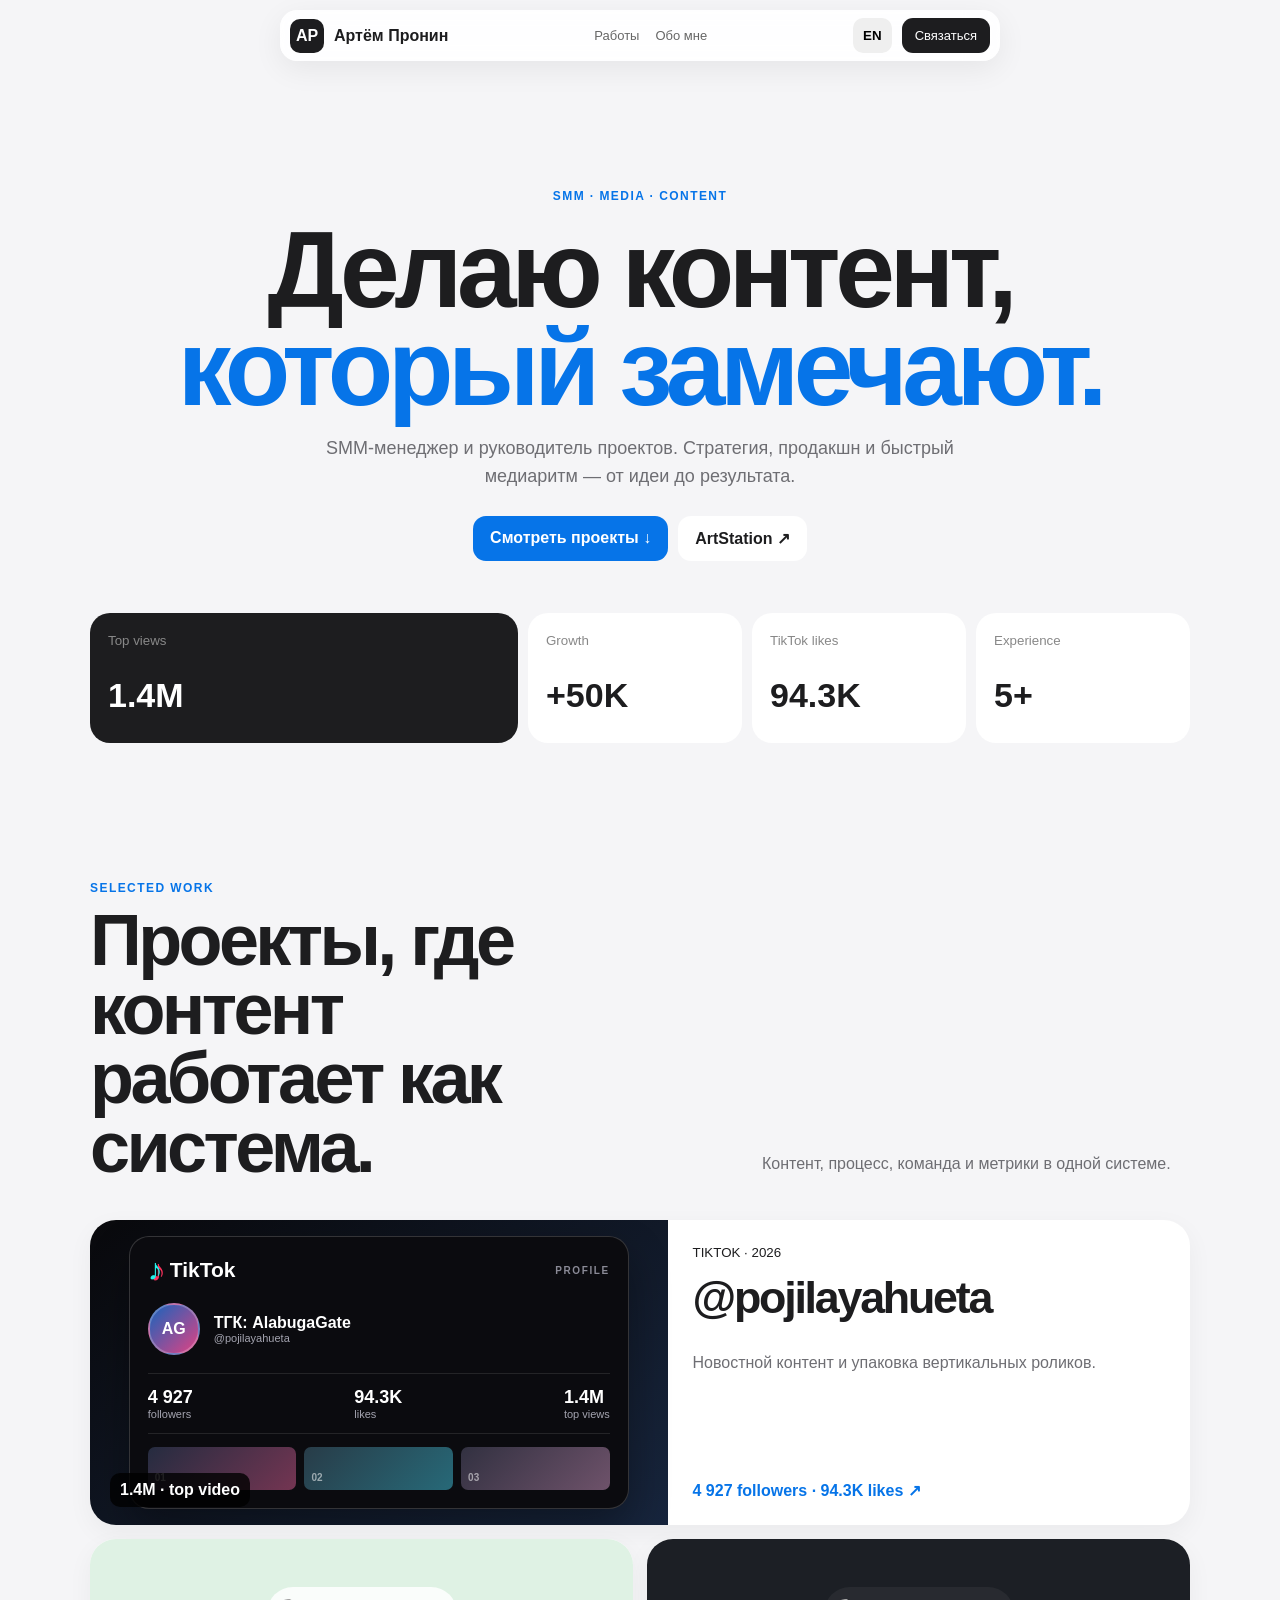
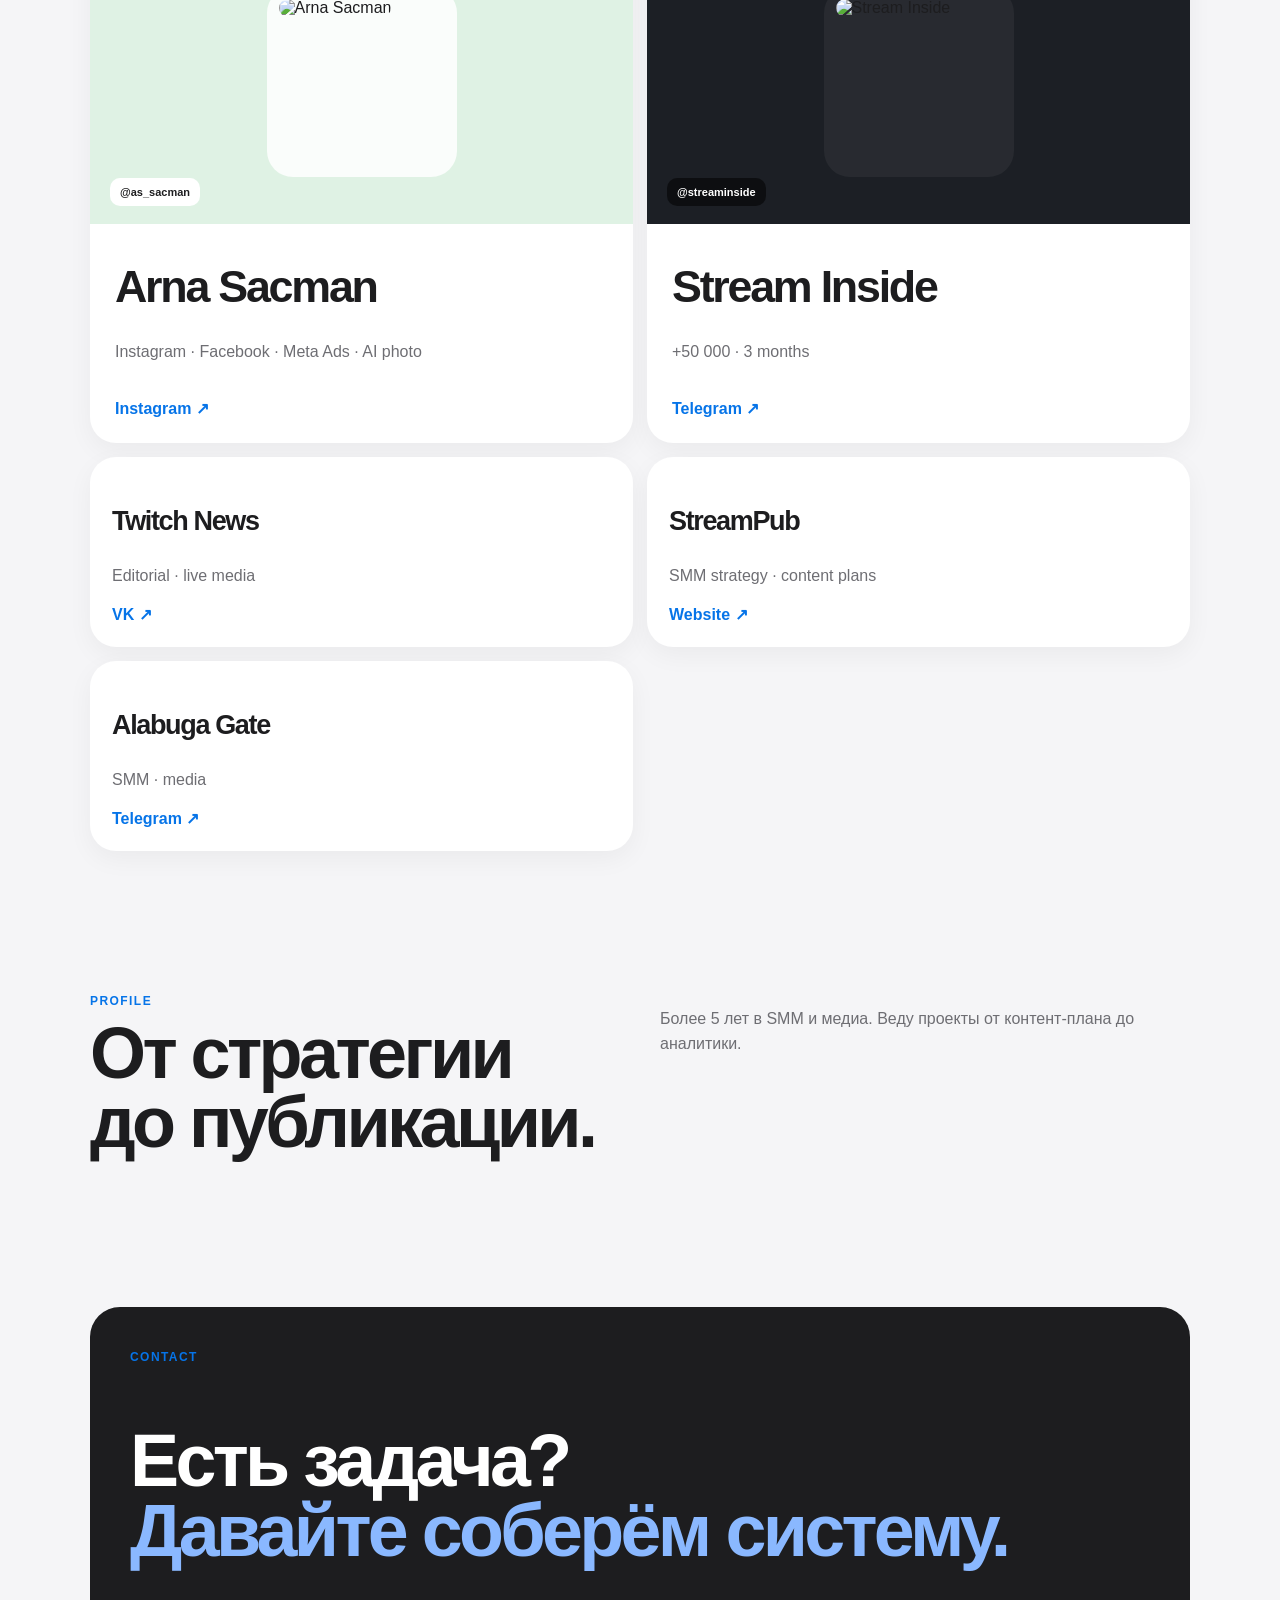
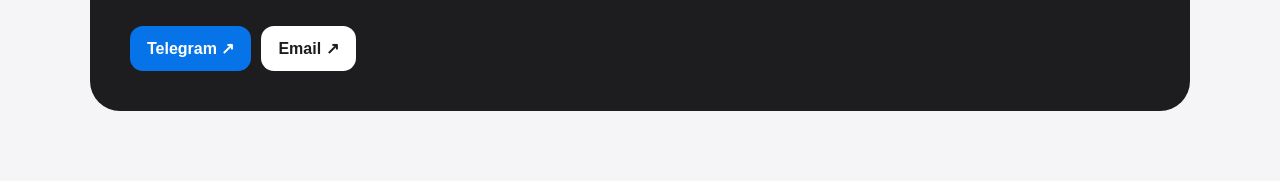
==== commit b41bd07d: "Replace broken TikTok image with inline project preview" ====
--- a/smm-vercel-assets/index.html
+++ b/smm-vercel-assets/index.html
@@ -1 +1,6 @@
-<!doctype html><html lang=ru><head><meta charset=utf-8><meta name=viewport content="width=device-width,initial-scale=1"><title>Артём Пронин — SMM · Media · Content</title><style>*{box-sizing:border-box}body{margin:0;background:#f5f5f7;color:#1d1d1f;font-family:-apple-system,BlinkMacSystemFont,"Segoe UI",sans-serif}a{color:inherit;text-decoration:none}.w{width:min(1100px,calc(100% - 28px));margin:auto}.n{position:sticky;top:10px;z-index:3;width:min(720px,calc(100% - 24px));margin:10px auto;padding:8px 10px;display:flex;align-items:center;gap:10px;background:#ffffffe8;border-radius:17px;box-shadow:0 8px 30px #0001;backdrop-filter:blur(16px)}.ap{display:grid;place-items:center;width:34px;height:34px;border-radius:10px;background:#1d1d1f;color:#fff;font-weight:800}.nl{margin:auto;display:flex;gap:16px;color:#666;font-size:13px}.n button{border:0;padding:10px;border-radius:10px;font-weight:700}.ct{background:#1d1d1f;color:#fff;padding:10px 13px;border-radius:11px;font-size:13px}.h{text-align:center;padding:115px 0 65px}.k{color:#0674e8;font-size:12px;font-weight:800;letter-spacing:.12em;text-transform:uppercase}h1,h2,h3{letter-spacing:-.05em}.h h1{font-size:clamp(3.4rem,9vw,6.7rem);line-height:.91;margin:18px 0}.h h1 span{color:#0674e8}.p{color:#6e6e73;line-height:1.55}.h>.p{max-width:700px;margin:auto;font-size:18px}.bt{display:flex;gap:10px;justify-content:center;flex-wrap:wrap;margin-top:25px}.b{padding:13px 17px;border-radius:13px;background:#fff;font-weight:700}.blue{background:#0674e8;color:#fff}.ms{display:grid;grid-template-columns:2fr repeat(3,1fr);gap:10px;margin-top:52px;text-align:left}.m{background:#fff;border-radius:20px;padding:18px;min-height:130px}.m:first-child{background:#1d1d1f;color:#fff}.m b{display:block;font-size:34px;margin-top:27px}.m small{color:#888}.sec{padding:70px 0}.hd{display:grid;grid-template-columns:1.2fr .8fr;gap:30px;align-items:end;margin-bottom:28px}.hd h2,.ab h2{font-size:clamp(2.6rem,6vw,4.5rem);line-height:.96;margin:10px 0}.g{display:grid;grid-template-columns:1fr 1fr;gap:14px}.card{background:#fff;border-radius:26px;overflow:hidden;box-shadow:0 8px 26px #0000000c}.f{grid-column:1/-1;display:grid;grid-template-columns:1.05fr .95fr}.v{min-height:285px;display:grid;place-items:center;position:relative;padding:16px}.tik{background:linear-gradient(145deg,#09090c,#17253d)}.shot{padding:8px;background:#ffffff12;border-radius:19px}.shot img{display:block;width:min(100%,520px);border-radius:13px}.tag,.src{position:absolute;left:20px;bottom:18px;padding:8px 10px;border-radius:10px;font-weight:800}.tag{background:#000c;color:#fff}.ar{background:#dff2e4}.st{background:#1c1f25}.lg{width:190px;height:190px;padding:12px;border-radius:26px;background:#ffffffd8}.st .lg{background:#ffffff0d}.lg img{width:100%;height:100%;object-fit:contain;border-radius:17px}.src{background:#fff;font-size:11px}.st .src{background:#0008;color:#fff}.in{padding:25px;display:flex;flex-direction:column}.f .in{justify-content:center}.in h3{font-size:clamp(2rem,4vw,2.8rem);margin:12px 0}.open{color:#0674e8;font-weight:700;margin-top:auto;padding-top:18px}.sm{padding:22px;min-height:190px}.sm h3{font-size:27px}.ab{display:grid;grid-template-columns:1fr 1fr;gap:40px}.contact{background:#1d1d1f;color:#fff;border-radius:30px;padding:40px}.contact h2{font-size:clamp(2.8rem,7vw,4.6rem);line-height:.94}.contact h2 span{color:#8ab8ff}@media(max-width:720px){.nl{display:none}.ms{grid-template-columns:1fr 1fr}.f,.hd,.ab{grid-template-columns:1fr}.g{grid-template-columns:1fr}.f{grid-column:auto}}@media(max-width:480px){.h{padding:85px 0 50px}.h h1{font-size:16vw}.ms{grid-template-columns:1fr}.sec{padding:52px 0}.ct{display:none}.in{padding:20px}.contact{padding:26px 20px}}</style></head><body><nav class=n><b class=ap>AP</b><b data-r="Артём Пронин" data-e="Artem Pronin">Артём Пронин</b><div class=nl><a href=#w data-r=Работы data-e=Work>Работы</a><a href=#a data-r="Обо мне" data-e=About>Обо мне</a></div><button id=L>EN</button><a class=ct href=#c data-r=Связаться data-e=Contact>Связаться</a></nav><section class="h w"><span class=k>SMM · MEDIA · CONTENT</span><h1 data-rh="Делаю контент,<br><span>который замечают.</span>" data-eh="I build content<br><span>that gets noticed.</span>">Делаю контент,<br><span>который замечают.</span></h1><p class=p data-r="SMM-менеджер и руководитель проектов. Стратегия, продакшн и быстрый медиаритм — от идеи до результата." data-e="SMM manager and project lead. Strategy, production and fast-paced media — from idea to measurable result.">SMM-менеджер и руководитель проектов. Стратегия, продакшн и быстрый медиаритм — от идеи до результата.</p><div class=bt><a class="b blue" href=#w data-r="Смотреть проекты ↓" data-e="View projects ↓">Смотреть проекты ↓</a><a class=b href="https://www.artstation.com/kirashade">ArtStation ↗</a></div><div class=ms><div class=m><small>Top views</small><b>1.4M</b></div><div class=m><small>Growth</small><b>+50K</b></div><div class=m><small>TikTok likes</small><b>94.3K</b></div><div class=m><small>Experience</small><b>5+</b></div></div></section><section id=w class="sec w"><div class=hd><div><span class=k>Selected work</span><h2 data-rh="Проекты, где контент<br>работает как система." data-eh="Projects where content<br>works as a system.">Проекты, где контент<br>работает как система.</h2></div><p class=p data-r="Контент, процесс, команда и метрики в одной системе." data-e="Content, process, team and metrics in one system.">Контент, процесс, команда и метрики в одной системе.</p></div><div class=g><a class="card f" href="https://www.tiktok.com/@pojilayahueta"><div class="v tik"><div class=shot><img src="[data-uri][... ELLIPSIZATION ...]nVrv9J2CQMz1DCHLhFgWLPTqLcyYPxO4/038//GlB4dRmVjSPUBW9m7SdNTDOBxHePMLISBPLTJbs4PT9TD7M3gP8h/wxlEI5GgCbbwZ8slAABeQ2bMFuX+LDW3ZR3Nnz10IPtMUjBE2tkpwwL+ZhgviaXhdNDKhRhFqHq6Ek8GK4espewlEY/h9GpVUtkZc46dPmeF7CjKAOPGSOCQ8UImEnJGzbNTqiTXOF3Ph7mDKWoyAWvNLh3avjQ4IiFfL0o6e/ln0E2orVVVokO6hg91HNlvhybzytaMuXFO42ri3PkkAUHanrY//JrOxGxezjKP+TBhWrUQVBHCcyKzTwrRIVlCLaWoS5oBeHv9/CXI/h0AiFgS5ljnOrvSgaG51XNxUmzOWHykKCWv/ZVHDmzVfesJsyMXcryiukUOHvIuR6hpzXmEMKv06xu7ZllRv796hR90Vg5ngMintgY62x1OyI2FkTaXS2AWWyndVxitjpJbRhjOnZt5LraQ0BYub/y79XRqmBBmhvegPcEgkDW7X4Y1QFKcQMo0yY4IgaXn3DGBFnuAIHF1Qa6ecrxgF7epvlrOphJiWxGZ0KnsC4AqSC5R1LQny7IYa59VuU8aytfRgQLCcc+XXaoE3NQr7mFNupBIKTGhsde42EajebNrj/IHJDG7mfDY0Lhb7p2CRy9LnJ5PnSmFzAlxNtMrn0W1T5UzhSflrdsz3tWwKjoYrltEfZ4coEvNlWGECvS8Zvkbu5mo7ggNt8ujuE2jJJmRzN/r+vf5PIKRrznLbM0D0CbX+Sf1g/EUM6+YK5iftFCiCNEv6ppE6TMt+bGQ8SDdZOLoWXl0ReWSQoCFFg3NKTCRHGDZ4R1wzFjy7UOck/WO60Yg4kF4yQjIUPM+UkI7jELaHXly2P1TXq92xZAPCiTb7gIgCrn2FrfuBuFF8YKWDpMldCr3CEgH+b5Gb6JnAZEzl4m9WAZP7JGbMEor7k7i/o8SnvHE0J1ZgpnhvyDE5Q9fDi29t0UqeTP2FvMJjn8TPnRoj8mApmOvp4zSSx6T7XfNHkfDNtqgV04ZdEBU+Z036utiX6w/mUJIR1YbfQxOAaqYx2u74FL0NWcUmVAxW7zZxLLsAm8bVDeN5ygKZXayab1eM+TLNSZVt0+/BIKIAfDHBUj7PLnBamK4jbIgsfG79u68nJzSf3BvAKuZsaXNk7JhG/Ep82ZDi45Cl5uKUQyod5MV22/NSHe+kV9xMosSO0bz3hFbSCcEocYt3m/Kzs5yhOAq06ZIQAF5HBtAuTVacxFwRuds71HilHoQHQQxkSQSaGirSMBB0bG3AQrVGW/JADiYQSa1GuAuPOnz4eibgD/RNiSLZpuigWO7jNphKwbETu2MTnPdMDtco2xSluuU8gL5lGTn+SMtMffGT7u7yDtlei1rgVGNyaZxAJRaYTylN8ax1AdbUeE+3mmav30zqvBNXQ4UYSNKJ/XC/iKvRxMxSynrdbxF7HIxnfzJIR3cTrqAonpAjRldZAlOXpnu2kAwNHY2aTo43Y47SZKA0eWz/0enJpOIskusyglsfhnZY4JFiFJ02Q5HA30Gwlc0mEr/Bhj/qtq4ZPYl8jjAPavCpgIzUZVc5RbZv7QhzE1uo2gskAsjYVAVWGq6QArSHl5skfCkWO1/aANXCmELf4D+DtEOSaHUOhD3OfSjbaY7G2Df6TC2BA3hG4MscseG40ZwwcNz2xfteM3w7OaAfrR4Gn1aolC8ungzA405vKOJ4VA1FAl6lxldmhCj1HEHKMXC1GE7uu9Y50ZIJyQ0+FKm+lsTeik/fBYo/uqUM/j2/2Fqed8phQSs7c6W/tYGJmBV5s6yWStnkUpgR0uRvKMv2IPeA5aNKeLzVyVZ8MO4fqWJh2Uu5fTrw0fxeBLY7uufcqiYhyUq8WPAIn18IbwIo3d/[base64]/vlRjy5hsnAPz1Evkz5weeBxitjRnpVQ4e4eAh96tzN/LUhg93Gx16xiF4tbELJqiHx4BnVI6yrQ+e33Q/YqJViu8zhxT8ZopDRA8+FGCZEUlrZPolbceZJ0XDUvOoSGTcLrGxCfnZ3umumBab+pHhmjuE8WV+vaVia+mtTrTTBDq2ed4CTuV28h1m6TgEmIzWfbIWej84OUbbAX4Lu2rQ/ISmGyaQ8tFKTUPKHu7m5JQcoq2lBJ79tHdiJKWCF9tYN4YhHm26xkydIBPb/uA88rSpX2cNdvaQM9L6LS2thbis1vtm0e1NZYlpFVpkLmQC/Ih8Qccxy3GMgYGuN4YOSIbb4GhKCPsKSly0CRr03gtftW6gzEpMT1tviTgtlXYmUTNmoWAMa7oqZPzPh0A8EP/knTQOJ+UJ6jIKsA86+BfkXqDE8rJbQkkJ/WZef2ImFXO1g7YziE1E8wVZNacC/wrOqysue4eEX2R8xbyYItCelArLjRi47y+3eK9IjC5PJmMxBpHIFGRgh348LzC8Ew8WZf/lgOqAAsV0m6YHrp3FBUWYr7WQCvS9u79ZSWtacv/PR0xMlkP/bLjnS7M29cjvtT2IWg03c2yDSFbtQccpJZBAhHx2lSVx8xsopwYk98VAnBGlzVneuPmt6FpafS34Fe274lEjLnxb+xaeuPHHJxadCcNBZds9Vupyzwj4EXcPmu+/hJfLRGSuOhOhJVqB6yJ2WaNeVp8xG8JdPQ/9bl8o3tAqWUPvuUpLBvn5qh1B5FDcYHNtRZfX5cpLpN6f0m4SVxJQvqPYuhTIGKZJnHpTFqnW8VNdDcRHxunsy95aCqCdfiLpFUX0PnLFC3rLFGF7d+jNDlkR+hIrggVeiaMOAIUaQRlB422/A7tfM1pOZW8jOToUquOTXTvTckJDFme8fYA+3Ydhz+RVsoNFbb85GxYw2oiEjDLkGdLsznuzIk7VvWxzcQUVCr8v7f6JWz9mhptdqV6176jSlyv+UxJKs4XH14lW3jKk8sQ8FLQZfd0okuj/DfVInDx92iBbqR4j58C0VCxeEtY0XgFw7BSpjqgBCbGXuk6oOtU6UknB+fbZ2cJ6QxPw4CQukom7970OJrqJDxMETubXZbg0IM/i9g+NhFom42Umn72pSW1ffaBKtng+q9gJw5CswfaK5cd2NpuK/HEH3jek9BFx7QJ415KJJ9A5R7PMpdjvAm/IFkmFolwSZTRHcaAbxOOKHZo7HTHwyBTfxJlHyY2aZaneA8NgQA7KsgPGUm/zJ/OJGExvr32IJhc2wXHyjd87IMMa6245ij+pL4aEC62RaaLSSvja44yKfCFWogG6yjOlW+Ue54g0urN+f4x43WuAdH+PCpHopiFMYQAC+g8cIkUBDEPQTtR4Vv9KDhcf5Q6H6i/54tAgrW349mjWXk4jKm5Fm+egCpAhJv/Gd6ZmD1qDp4sKzZpUKzP8P3f6tbMC8FqicpHC0PzEIIxHDHd4B9cV5xnAF6tsG2hv/XPF7a2FGIjJIQpTAQtdq3VXSyuLbBhGp0ARyXNlY8SDDruuDPvcpJX9EwxiCUX0On4ZO2b0309NQCkPr8mVCTrf1lwb+PtZuR6mrx/yKgI+IGzeOxqrYVYsTpVP+llKLVrPwbyox4luJDZ/asCqblr0ZEWkiB7RjC8IXk/OwC8dG+HbvzFapMVnn9NEv3Nm9dtbDKHM4ViyDX3jB/j5za4vVAA4GskaKT/xGPYQVQM9mvKap3Gz13ZmFU9W0MwqKYtsQuOmUKrQh6WJ/D64sTl+PHdWhRXY04DcgfaTiq2kPYglucZr0hO3Xh7+edhzHeA+ghQQ0iLCqxfiS/JG65tQGUKi3BVzR6FAZy9spbjGSxnIuL3dVaqHqBz/1Gjnd+GLbzqNiBMYcbr/[base64]/RzQ7j2lTQyni8Udq8uG3LhlUI/ha4ot2ZGLjZLOFMzc64dyFkLEx/869H1hGK2qPi+eL5FU7FEzj7demjdkmTJVo6wrXTSqu1kC+5B6qgh3QVlnK1mNQRGJlx0NOmKxWkP5lb+xZnQuqMbCuOzJ4QXTQluxEVMdIsttqKFo4ZnPLZ5qK5O9jYJLiFNR4yyID7A8mrtStMx9gOTtzUoMAQ6+EQ1iQlox/sO116ZKS6efgw8YP11Zr57IeVHj2ES5htsrmnCtwhCSLIGuv1gaZ8d9HIOOvZ+2OdFi7/WE9eLygtpmzA9hn719tCSc7lxALqtwC1FjtP4bFuxAiLFSg4kSdY22f+TcipGymxd9so3Ff3YJjtttEzQ930U3k0xm9qObZGhF3QjJp0Wm7aYj5NHwTDQGjVt+3SUI7sLar3l1z4dVa0zKr7fEirvRXBSzd8tsjxcHS13RST546Dc02fttg/TRTa+JfPrl+iGoVfs/fWzabGxXGKg4uKkqaJdp5wCUpgPyAVCo90gyNVkOY58RY/PmUyuRWnMATPOjtFS2Q3locM7NZhZgtiLfmCd8sFx1sxJ0rL8/KGxw033C5wCDhcjtIN+SaLhEP5x7Box0OYDSByXH2/nDSMMJX6UzXEGedgXiV3h4rpqnj0iQdEaxa8kjqizHdSDSjtdCrOG/V2aS/BXqRdHW3ng9bnkLuoiU6sdkZMnVHZI6gKmw5p6MZzCqH56IX9TPP/htbfeze3Ck8VnEdmYWfuWkB+J0h6USbGBs+6vTaEitGfNaS3mqkxWDLRab2w0AvAA+j+RzaJG/5gF7kXkXVe1SudPWONNlGOanHCgQuz9WOA7o2enzWiOI2DE0KmgHLSU5uhJmTAZlUcUjlueDvzsjilIdMXWPnIZbGYUB2TdF3ZnQE6yn2Fcyjew35C8VPja89FqU8qG2VDezwGzXR9mncMdkW2FWIFgVBIFJgiU6gLIvqON5TSwoQSGOrVtkMuYYR/T+bu8YyS2PFLhEVoAgJquiOqeNl2FvbR0l1qtf8woZY/Pg6gEOmFPB/juea/o3sQ7Kl314pITSUM195q2iRDNwUS94UAhDEMarNnNFBtEuAuYu3tQ4nUboIZVaQSFNYoA01TXEYJuHrUevEQ6aqJDZ/6iq7+AyWk4JDCVF/oAHZtv42Tu8mH3M8OtBNB8+u8W2MtjLlEM8KXtOGVXwf5OQJRs9IQyOjUB909egzGdh9juekpai25XS+g0aKluYCAm+iHrqwFYbjjKpFZ+tLKvKQmJ0RRMMpHD38agzUZMpVwAjR9kb9sN2rIbD2O0E+iWbRoX/EalLSn4t0TXbzb86hmZjODlvBhwPzh1qaoGcK5boV04pNBRhTAz5xR9FM8DNybcar9AzvMnT2+OrxjHyoi886hLIPyHgcxk6U8mDFuu/r2GjIJdQ1qFIG8KdIsEtlR+RiKat99QBo/g3C+jB8lUPXvtRwwKnKmSkREhLheuICE8o28sajtByX9FZzvILgUgXfNW0FTGS/JoR53bZFv2ZkWY3zxLqEsK/WgLxw0TN02Op5VVnRDqn663vLd4AWMd6PLemFDC0Lqu+c/Tr8ktTH9Wvqmn+OdU+QtCS26aTWNauWlModxbsGbkc5voFXUB93wdrx/RxxiV1O+GnHf1WVgPf7ZiUjM8uzMouY2bg6XwXqKsakCsVOmVKzSjraHztPD0vWWyqOlfmsGPRqq0wi8+WJW1mXSLxXtKVyKYvnR6xcesLX25dhrApIkzhReKZLcUqYMeFmZCOSXSnvb5hfrPA5ZwN/[base64]/4wNnJU527wRuHdua5Ggwiz/t5oI4wqguFuLedxtrJ7gwcEVeKWrwi7WueG+Ck1+Hd6PF2V1LvCdJfo2vuhrAfupYl83dvdF/Sx+3i8QKeztxPoewjEqjBwyeKJTGfjHVvLMzvw33Fo5DJzIwA0hx1IadTdlj4K6970dLyVgchwbkyOlidyGeRAJNcD01yo4oXyWfajE97LaAtr0A8yxTuLOBOcpTfalt7OL1gwxRAqsc0yC37cUNqcabjGPML7wKEX7Zj4PX/qBiv4TuEVCpRviJ6FJKfnKpc875GOKz7DOrnmS67HjqbsVpW1gheBhmihGyCPbRHIK4GwaMTHVzyoIrmTqqJNrBxao/ajNL5R44AoDasBZOuQGqrn/U5tjQ1kmp3N9C5j9kuktoTyor0w4ts2Cvhyi6IHnGe2BgCDZdsONU33PDPWbWXsHUdq5ZRXJGoHG+Y/[base64]/85ZjWIHTr5iFIkIcdqOfzQxrBbRzUhTOrsjoQLEO20ESwpz11rhYv5qNmor35AUA9EKspLQgBqYEJKLYzpXKhB+1R5fctpE/+WwZqth2Ga85QRWydE3yP1rtxETxwL7LTeMJU0ql20t/cTuxwM21L3OZZCxZrDccEzzd1CPC7iUQ+PCI5bDxsngivsf9kp9Rla8mzXf374FwAEtR7q6SE7cXPIc7myUXysZicY9jTMbTWsox8kuQCLOC1HrF9NvOu7kTjeJwIEd9Jl3/nkKAsHppj3l9wnI+gMlPGUIAlzoqAMpwtfgR7o6mYzdiLM8sfCm8v2PaCy4QkDSbS15Wz8T56KxhRfMud1vVmGGDq3ahKZpwHkgJSuovHktzYz5ZWgMefYCbJnj/SgNRdOJScw3b56Uv3OF5EHdL0ssxwEeNjT6DcDWz8CR7q5hwQ0LauLK8csRzxyzc+uen6Js9r+FE3f55iM2/+9+NV1JndQvjJxXuuvk5VlGtAHNjKpZI/[base64]/MkVKNAanq0qQrGYPu6qJzX4pC0B3mmR73sWGla87fTighJyu0dpG/nAtbz/XuBnGVomnGe70Wlzmw+xDbFBcW+OoVLFeJhOvOZS36i8PgIogJ6ePikX32HapjIKv2EtSSwAGEX7pY7M5n8QH47nndNxcfhx5oYpneZ0QDwH1zEw6q1+kwd4nKv5fLmUskUUWDeLNrKNlGRxWS4aSdZg8Otyvw9ElPVLWjlC1fQg6DgTifINg8FnOca58vH/7bw4/mfZx9V8MWPraimIPh1130G9h0lQn/B/g9aACgUKpCc6uIO9ZXcEXq4qAQogoNLZq/QMFTKkaclkKzpNsjX+BLdfTxqOXRFeiLsCcjKOGv+4OptZAPiEz4J1HzWbGm/uky31RIPDyqaePeuvppgXf/+u1jEDrTAOUo0i/KkOepv9uN3ac+42fVbYNsGN9OqgmoEu2cGMVifJnKYRs4zj8XE0hikmFsOJCuZzNGMFvBAKNTw5avD6106T+dgptx9tD59qPgmTky9IBArWJ5OUZjOc8ofXIrypBqOKQOaH+7dU84pIoKq3c6xGVawQJwDzbYX0vW7TjF9vtkcVeN2Nrux22SNFouTmp+uny/IcxFL1s/Fp0wfEJ8M9ZOOiFK4CqXUHQmVGMIeOgdEywGcp3GzTGsbC5BAW8R03509gKhuDOWFk9MuUg6CmLoc7ifYWKjXZEIIcqtxkAmAn9OFfbRRCig1uZvhjC0ZGOOlSYwHipKyyb27ucygCYeA3wI1blCuFTAj3tNqkO2215833NM3GkPDBfhi/y0n6FWYQQp4PzCpnOjdknqdBGdSBd/nFka1dliNvwp3Bci0RNM7pvq4MZMUOESMnolwJ35+zogsVE4u7EthvOns2BrhtPGTFyxWCD9yl4S22MzBqV8R3YTdGwoBjq9MdvUP8wp0pw7rKRv2YlDhmooSonLRJkoEq2bQVPUeIzyWGg9dGEp/oEkiGfQtj0wmaX8LHYSWpy8kPwl0ku8HZssFsdScopAD+sB2Udr9gF/aniaonBuUR5GwzXrPxVIXslRbwiUPdrlWskKzmYEoWIHNs7ow/OrlDo/AwD3ZKLNXdPObReU7/5xaDMFf0gvx9fYigReUPQKQRnQsK2fGw8/5ikh031KrZJHbPtgoofbwZvXe5mflWJ2hF1278sfhPgS4UZcKv3UgkI0o2QG/J7TjK2myiotXJqgRykazDs3EgGUIAK5GHVKJEf2rHx6wqP9kNl/X534CaFQylwvxqINKH8qhelyhDcTlmNhFhE5dKaIG4WAiXgeAm/UTzwoqnHMEBhnu0b3LAhnD+eRAmFqTcTLWvAWUhoKK0G4O7J/XlOFNCIeAQpqY1TYrGI9VwYNRVvs8+MhuI2d06fnU/xZE33B8UdBIGQVo+zAcPHWP7HZTvV9+w/Yx9sbOQKj0SUEmvEhvGUGEjM+Oiax48dy0tuTy5wqx7nPFMF7rChmYcm7j08OQZH1G6Ka3Veg3A2d/+7R4zIRRyK7G+vdujBZ/[base64]/lQLglML5gAkvwbdwNRchfFJan3lkNzyy7/L/DYW9C3wKs04MNw1NRspgbTvwdw9c0fiH9BgXha/gejdifHoJDi+UKrAAgIFW5/mhHizt3b7qmbiW/8/YxKQ7e+CUc5Kf8n+Lw9yUfLoIPTRsE1feJIssFP4XORZgVF4UGMjd5b0v8g3KHOMPXQPBa2maO6AVA+cVGFVf9RcD5/8zSPrRtGEm/BKzgom5WzhXMTwwvmXRFu2BXNdbRPBMtNZoBz9nT5UhvjgDx/qG+Zt4onXUp+auE2jDE+WAryPAqhFYHeA8pc5WsxlE8i+lHJE2mIdWnYAj74AkCMYTABJP9yYNgwjpgnhlU3L6Fac7GGhVjiaxa+MbIbjbQfUwWS++RaG85vKxjdC4W0Xixz+IEKlZde7l9/EFHev2DyNX2ks1v3O08XQy7WJq01+OwJcGMJ6t+4hy7ZACV47zN5g4yqBTxK6hw/hKsU/FBwrz33ZlRt5VR2HzHSNhdL9DfGWPAqFLXm9j53tq6ZFpcEQAGIi4gAAAAAAAAAAAAAAAAAAAAAAAAAAAAA==" alt="TikTok @pojilayahueta"></div><span class=tag>1.4M · top video</span></div><div class=in><small>TIKTOK · 2026</small><h3>@pojilayahueta</h3><p class=p data-r="Новостной контент и упаковка вертикальных роликов." data-e="News content and vertical-video packaging.">Новостной контент и упаковка вертикальных роликов.</p><span class=open>4 927 followers · 94.3K likes ↗</span></div></a><a class=card href="https://www.instagram.com/as_sacman/"><div class="v ar"><div class=lg><img src="https://raw.githubusercontent.com/EdryStarz/portfolio-of-manager/main/smm-vercel-assets/a.webp" alt="Arna Sacman"></div><span class=src>@as_sacman</span></div><div class=in><h3>Arna Sacman</h3><p class=p>Instagram · Facebook · Meta Ads · AI photo</p><span class=open>Instagram ↗</span></div></a><a class=card href="https://t.me/streaminside"><div class="v st"><div class=lg><img src="https://raw.githubusercontent.com/EdryStarz/portfolio-of-manager/main/smm-vercel-assets/s.webp" alt="Stream Inside"></div><span class=src>@streaminside</span></div><div class=in><h3>Stream Inside</h3><p class=p>+50 000 · 3 months</p><span class=open>Telegram ↗</span></div></a><a class="card sm" href="https://vk.ru/twchnews"><h3>Twitch News</h3><p class=p>Editorial · live media</p><span class=open>VK ↗</span></a><a class="card sm" href="https://streampub.com/"><h3>StreamPub</h3><p class=p>SMM strategy · content plans</p><span class=open>Website ↗</span></a><a class="card sm" href="https://t.me/alabuga_war_bloggers"><h3>Alabuga Gate</h3><p class=p>SMM · media</p><span class=open>Telegram ↗</span></a></div></section><section id=a class="sec w ab"><div><span class=k>Profile</span><h2 data-rh="От стратегии<br>до публикации." data-eh="From strategy<br>to publishing.">От стратегии<br>до публикации.</h2></div><p class=p data-r="Более 5 лет в SMM и медиа. Веду проекты от контент-плана до аналитики." data-e="5+ years in SMM and media. I run projects from content planning to analytics.">Более 5 лет в SMM и медиа. Веду проекты от контент-плана до аналитики.</p></section><section id=c class="sec w"><div class=contact><span class=k>Contact</span><h2 data-rh="Есть задача?<br><span>Давайте соберём систему.</span>" data-eh="Have a project?<br><span>Let’s build the system.</span>">Есть задача?<br><span>Давайте соберём систему.</span></h2><div class=bt style="justify-content:flex-start"><a class="b blue" href="https://t.me/kirashade">Telegram ↗</a><a class=b style="color:#1d1d1f" href="mailto:edrystarz@gmail.com">Email ↗</a></div></div></section><script>let e=localStorage.x==='e',b=L;function S(){let k=e?'e':'r';document.documentElement.lang=e?'en':'ru';document.querySelectorAll('[data-r]').forEach(x=>x.textContent=x.dataset[k]);document.querySelectorAll('[data-rh]').forEach(x=>x.innerHTML=x.dataset[k+'h']);b.textContent=e?'RU':'EN';localStorage.x=k}b.onclick=()=>{e=!e;S()};S()</script></body></html>+<!doctype html><html lang=ru><head><meta charset=utf-8><meta name=viewport content="width=device-width,initial-scale=1"><title>Артём Пронин — SMM · Media · Content</title><style>*{box-sizing:border-box}body{margin:0;background:#f5f5f7;color:#1d1d1f;font-family:-apple-system,BlinkMacSystemFont,"Segoe UI",sans-serif}a{color:inherit;text-decoration:none}.w{width:min(1100px,calc(100% - 28px));margin:auto}.n{position:sticky;top:10px;z-index:3;width:min(720px,calc(100% - 24px));margin:10px auto;padding:8px 10px;display:flex;align-items:center;gap:10px;background:#ffffffe8;border-radius:17px;box-shadow:0 8px 30px #0001;backdrop-filter:blur(16px)}.ap{display:grid;place-items:center;width:34px;height:34px;border-radius:10px;background:#1d1d1f;color:#fff;font-weight:800}.nl{margin:auto;display:flex;gap:16px;color:#666;font-size:13px}.n button{border:0;padding:10px;border-radius:10px;font-weight:700}.ct{background:#1d1d1f;color:#fff;padding:10px 13px;border-radius:11px;font-size:13px}.h{text-align:center;padding:115px 0 65px}.k{color:#0674e8;font-size:12px;font-weight:800;letter-spacing:.12em;text-transform:uppercase}h1,h2,h3{letter-spacing:-.05em}.h h1{font-size:clamp(3.4rem,9vw,6.7rem);line-height:.91;margin:18px 0}.h h1 span{color:#0674e8}.p{color:#6e6e73;line-height:1.55}.h>.p{max-width:700px;margin:auto;font-size:18px}.bt{display:flex;gap:10px;justify-content:center;flex-wrap:wrap;margin-top:25px}.b{padding:13px 17px;border-radius:13px;background:#fff;font-weight:700}.blue{background:#0674e8;color:#fff}.ms{display:grid;grid-template-columns:2fr repeat(3,1fr);gap:10px;margin-top:52px;text-align:left}.m{background:#fff;border-radius:20px;padding:18px;min-height:130px}.m:first-child{background:#1d1d1f;color:#fff}.m b{display:block;font-size:34px;margin-top:27px}.m small{color:#888}.sec{padding:70px 0}.hd{display:grid;grid-template-columns:1.2fr .8fr;gap:30px;align-items:end;margin-bottom:28px}.hd h2,.ab h2{font-size:clamp(2.6rem,6vw,4.5rem);line-height:.96;margin:10px 0}.g{display:grid;grid-template-columns:1fr 1fr;gap:14px}.card{background:#fff;border-radius:26px;overflow:hidden;box-shadow:0 8px 26px #0000000c}.f{grid-column:1/-1;display:grid;grid-template-columns:1.05fr .95fr}.v{min-height:285px;display:grid;place-items:center;position:relative;padding:16px}.tik{background:linear-gradient(145deg,#09090c,#17253d)}.shot{padding:8px;background:#ffffff12;border-radius:19px}.shot img{display:block;width:min(100%,520px);border-radius:13px}.tag,.src{position:absolute;left:20px;bottom:18px;padding:8px 10px;border-radius:10px;font-weight:800}.tag{background:#000c;color:#fff}.ar{background:#dff2e4}.st{background:#1c1f25}.lg{width:190px;height:190px;padding:12px;border-radius:26px;background:#ffffffd8}.st .lg{background:#ffffff0d}.lg img{width:100%;height:100%;object-fit:contain;border-radius:17px}.src{background:#fff;font-size:11px}.st .src{background:#0008;color:#fff}.in{padding:25px;display:flex;flex-direction:column}.f .in{justify-content:center}.in h3{font-size:clamp(2rem,4vw,2.8rem);margin:12px 0}.open{color:#0674e8;font-weight:700;margin-top:auto;padding-top:18px}.sm{padding:22px;min-height:190px}.sm h3{font-size:27px}.ab{display:grid;grid-template-columns:1fr 1fr;gap:40px}.contact{background:#1d1d1f;color:#fff;border-radius:30px;padding:40px}.contact h2{font-size:clamp(2.8rem,7vw,4.6rem);line-height:.94}.contact h2 span{color:#8ab8ff}@media(max-width:720px){.nl{display:none}.ms{grid-template-columns:1fr 1fr}.f,.hd,.ab{grid-template-columns:1fr}.g{grid-template-columns:1fr}.f{grid-column:auto}}@media(max-width:480px){.h{padding:85px 0 50px}.h h1{font-size:16vw}.ms{grid-template-columns:1fr}.sec{padding:52px 0}.ct{display:none}.in{padding:20px}.contact{padding:26px 20px}}.tt-preview{width:min(100%,500px);padding:18px;border:1px solid #ffffff2b;border-radius:20px;background:#0b0b0f;box-shadow:0 18px 42px #0005;color:#fff;overflow:hidden}.tt-bar,.tt-profile,.tt-metrics,.tt-grid{display:flex;align-items:center}.tt-bar{gap:7px;font-size:21px}.tt-note{font-size:30px;line-height:1;color:#23f2ea;text-shadow:3px 1px #fe315d}.tt-label{margin-left:auto;color:#8a8a96;font-size:10px;font-weight:800;letter-spacing:.16em}.tt-profile{gap:14px;margin:18px 0}.tt-avatar{display:grid;place-items:center;flex:none;width:52px;height:52px;border-radius:50%;border:2px solid #ffffff3b;background:linear-gradient(135deg,#1764bd,#e04283);font-weight:900}.tt-profile strong,.tt-profile small,.tt-metrics strong,.tt-metrics small{display:block}.tt-profile strong{font-size:16px}.tt-profile small,.tt-metrics small{color:#a4a4b0;font-size:11px}.tt-metrics{justify-content:space-between;padding:13px 0;border-block:1px solid #ffffff1a}.tt-metrics strong{font-size:18px}.tt-grid{gap:8px;margin-top:13px}.tt-grid span{display:grid;place-items:end start;flex:1;height:43px;padding:7px;border-radius:7px;background:linear-gradient(135deg,#252c40,#743552);color:#ffffff8a;font-size:10px;font-weight:800}.tt-grid span:nth-child(2){background:linear-gradient(135deg,#283c48,#276978)}.tt-grid span:nth-child(3){background:linear-gradient(135deg,#323141,#6e526a)}</style></head><body><nav class=n><b class=ap>AP</b><b data-r="Артём Пронин" data-e="Artem Pronin">Артём Пронин</b><div class=nl><a href=#w data-r=Работы data-e=Work>Работы</a><a href=#a data-r="Обо мне" data-e=About>Обо мне</a></div><button id=L>EN</button><a class=ct href=#c data-r=Связаться data-e=Contact>Связаться</a></nav><section class="h w"><span class=k>SMM · MEDIA · CONTENT</span><h1 data-rh="Делаю контент,<br><span>который замечают.</span>" data-eh="I build content<br><span>that gets noticed.</span>">Делаю контент,<br><span>который замечают.</span></h1><p class=p data-r="SMM-менеджер и руководитель проектов. Стратегия, продакшн и быстрый медиаритм — от идеи до результата." data-e="SMM manager and project lead. Strategy, production and fast-paced media — from idea to measurable result.">SMM-менеджер и руководитель проектов. Стратегия, продакшн и быстрый медиаритм — от идеи до результата.</p><div class=bt><a class="b blue" href=#w data-r="Смотреть проекты ↓" data-e="View projects ↓">Смотреть проекты ↓</a><a class=b href="https://www.artstation.com/kirashade">ArtStation ↗</a></div><div class=ms><div class=m><small>Top views</small><b>1.4M</b></div><div class=m><small>Growth</small><b>+50K</b></div><div class=m><small>TikTok likes</small><b>94.3K</b></div><div class=m><small>Experience</small><b>5+</b></div></div></section><section id=w class="sec w"><div class=hd><div><span class=k>Selected work</span><h2 data-rh="Проекты, где контент<br>работает как система." data-eh="Projects where content<br>works as a system.">Проекты, где контент<br>работает как система.</h2></div><p class=p data-r="Контент, процесс, команда и метрики в одной системе." data-e="Content, process, team and metrics in one system.">Контент, процесс, команда и метрики в одной системе.</p></div><div class=g><a class="card f" href="https://www.tiktok.com/@pojilayahueta"><div class="v tik"><div class="tt-preview" role="img" aria-label="TikTok project preview for @pojilayahueta: 4,927 followers, 94.3K likes">
+  <div class="tt-bar"><span class="tt-note">♪</span><strong>TikTok</strong><span class="tt-label">PROFILE</span></div>
+  <div class="tt-profile"><span class="tt-avatar">AG</span><span><strong>ТГК: AlabugaGate</strong><small>@pojilayahueta</small></span></div>
+  <div class="tt-metrics"><span><strong>4 927</strong><small>followers</small></span><span><strong>94.3K</strong><small>likes</small></span><span><strong>1.4M</strong><small>top views</small></span></div>
+  <div class="tt-grid" aria-hidden="true"><span>01</span><span>02</span><span>03</span></div>
+</div><span class=tag>1.4M · top video</span></div><div class=in><small>TIKTOK · 2026</small><h3>@pojilayahueta</h3><p class=p data-r="Новостной контент и упаковка вертикальных роликов." data-e="News content and vertical-video packaging.">Новостной контент и упаковка вертикальных роликов.</p><span class=open>4 927 followers · 94.3K likes ↗</span></div></a><a class=card href="https://www.instagram.com/as_sacman/"><div class="v ar"><div class=lg><img src="https://raw.githubusercontent.com/EdryStarz/portfolio-of-manager/main/smm-vercel-assets/a.webp" alt="Arna Sacman"></div><span class=src>@as_sacman</span></div><div class=in><h3>Arna Sacman</h3><p class=p>Instagram · Facebook · Meta Ads · AI photo</p><span class=open>Instagram ↗</span></div></a><a class=card href="https://t.me/streaminside"><div class="v st"><div class=lg><img src="https://raw.githubusercontent.com/EdryStarz/portfolio-of-manager/main/smm-vercel-assets/s.webp" alt="Stream Inside"></div><span class=src>@streaminside</span></div><div class=in><h3>Stream Inside</h3><p class=p>+50 000 · 3 months</p><span class=open>Telegram ↗</span></div></a><a class="card sm" href="https://vk.ru/twchnews"><h3>Twitch News</h3><p class=p>Editorial · live media</p><span class=open>VK ↗</span></a><a class="card sm" href="https://streampub.com/"><h3>StreamPub</h3><p class=p>SMM strategy · content plans</p><span class=open>Website ↗</span></a><a class="card sm" href="https://t.me/alabuga_war_bloggers"><h3>Alabuga Gate</h3><p class=p>SMM · media</p><span class=open>Telegram ↗</span></a></div></section><section id=a class="sec w ab"><div><span class=k>Profile</span><h2 data-rh="От стратегии<br>до публикации." data-eh="From strategy<br>to publishing.">От стратегии<br>до публикации.</h2></div><p class=p data-r="Более 5 лет в SMM и медиа. Веду проекты от контент-плана до аналитики." data-e="5+ years in SMM and media. I run projects from content planning to analytics.">Более 5 лет в SMM и медиа. Веду проекты от контент-плана до аналитики.</p></section><section id=c class="sec w"><div class=contact><span class=k>Contact</span><h2 data-rh="Есть задача?<br><span>Давайте соберём систему.</span>" data-eh="Have a project?<br><span>Let’s build the system.</span>">Есть задача?<br><span>Давайте соберём систему.</span></h2><div class=bt style="justify-content:flex-start"><a class="b blue" href="https://t.me/kirashade">Telegram ↗</a><a class=b style="color:#1d1d1f" href="mailto:edrystarz@gmail.com">Email ↗</a></div></div></section><script>let e=localStorage.x==='e',b=L;function S(){let k=e?'e':'r';document.documentElement.lang=e?'en':'ru';document.querySelectorAll('[data-r]').forEach(x=>x.textContent=x.dataset[k]);document.querySelectorAll('[data-rh]').forEach(x=>x.innerHTML=x.dataset[k+'h']);b.textContent=e?'RU':'EN';localStorage.x=k}b.onclick=()=>{e=!e;S()};S()</script></body></html>
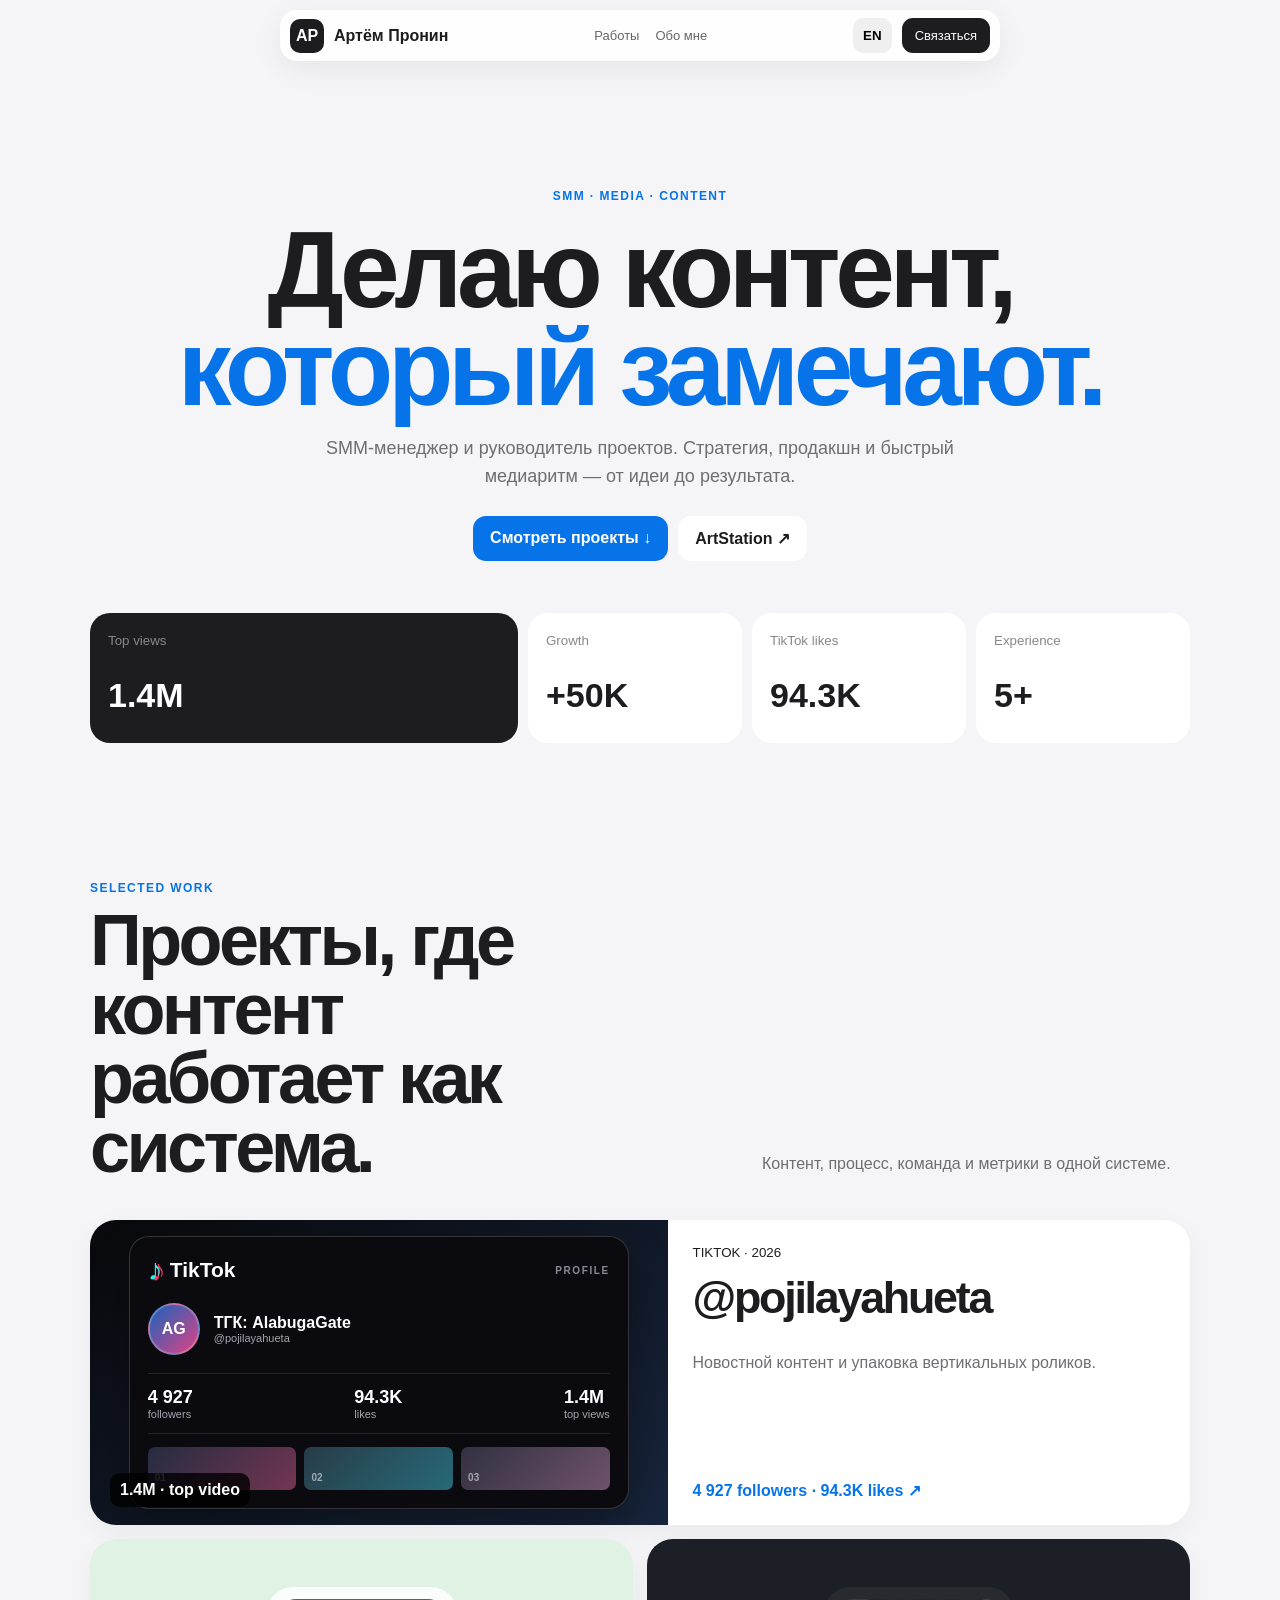
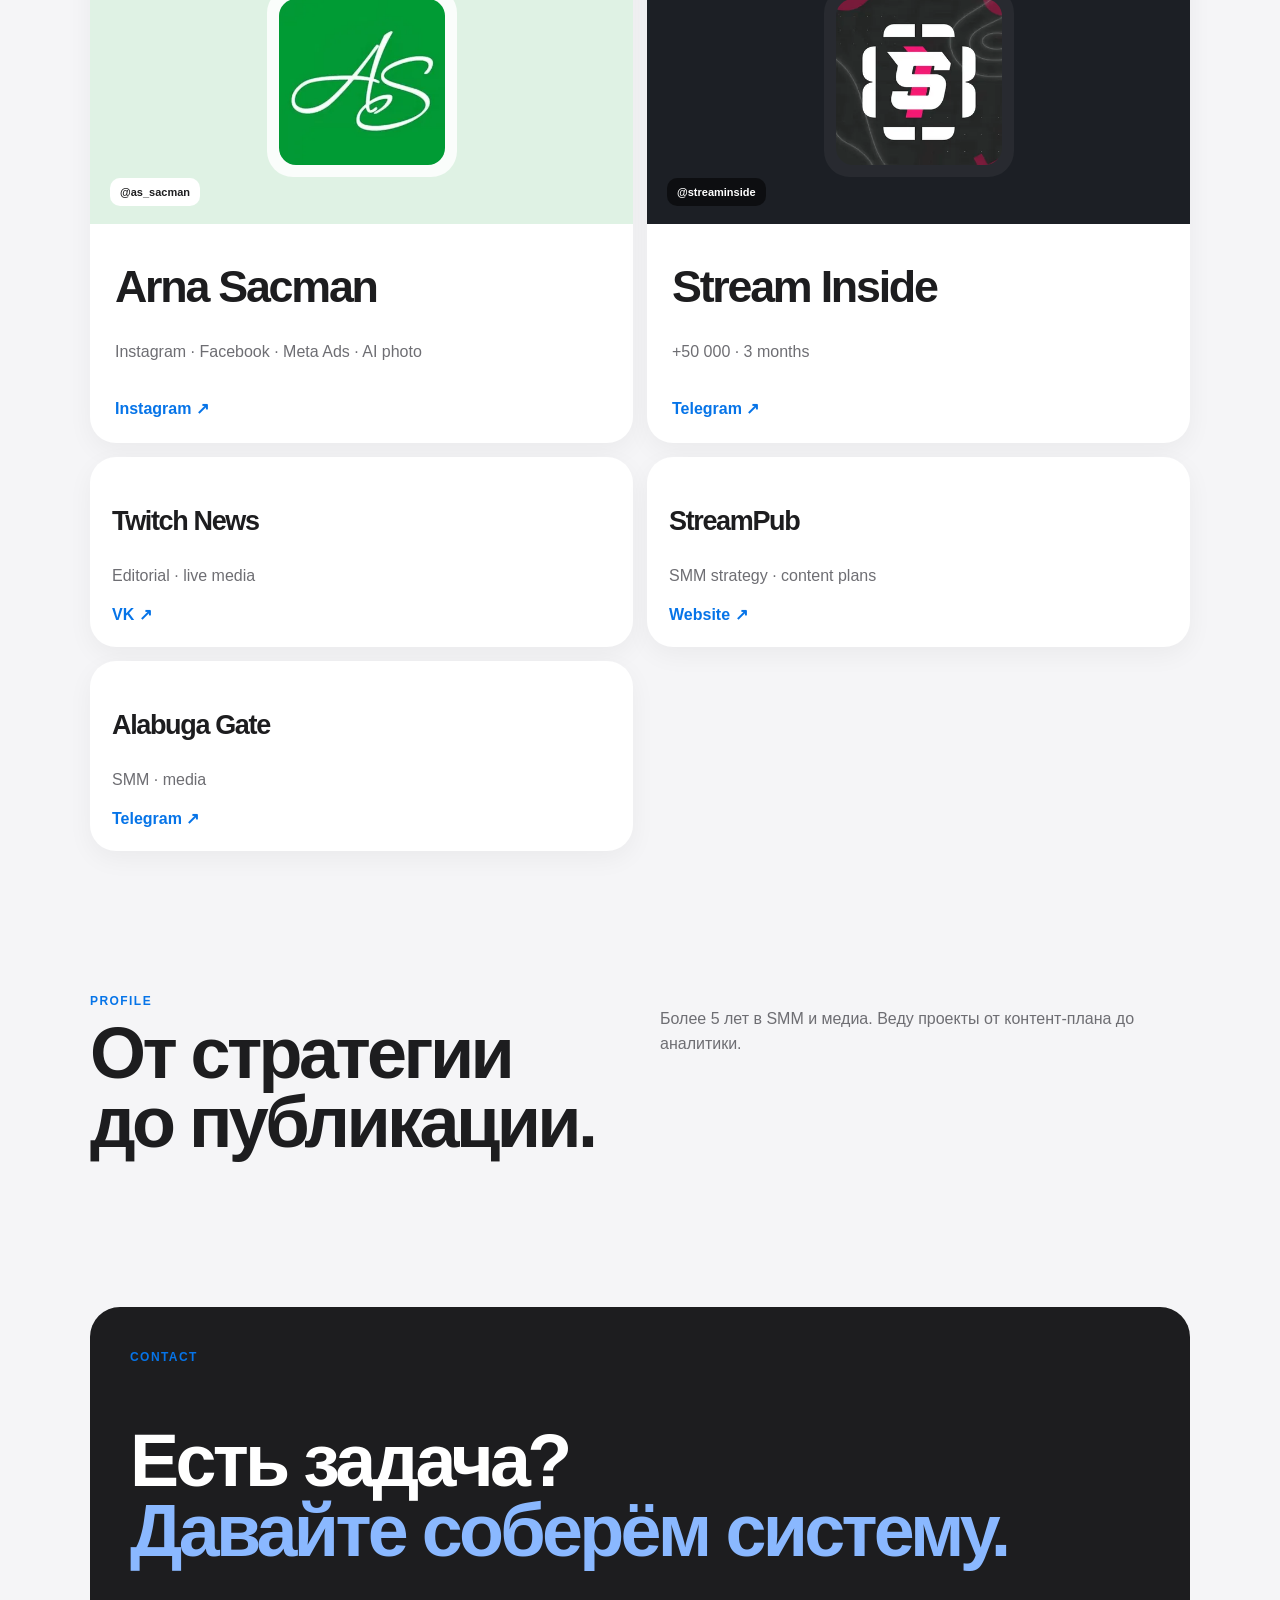
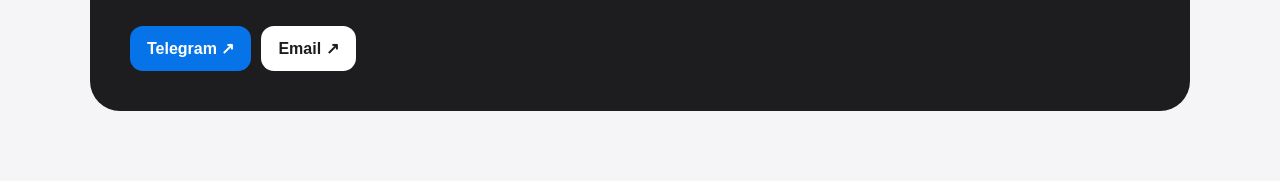
==== commit 31223aaa: "Serve portfolio images from the same deployment" ====
--- a/smm-vercel-assets/index.html
+++ b/smm-vercel-assets/index.html
@@ -3,4 +3,4 @@
   <div class="tt-profile"><span class="tt-avatar">AG</span><span><strong>ТГК: AlabugaGate</strong><small>@pojilayahueta</small></span></div>
   <div class="tt-metrics"><span><strong>4 927</strong><small>followers</small></span><span><strong>94.3K</strong><small>likes</small></span><span><strong>1.4M</strong><small>top views</small></span></div>
   <div class="tt-grid" aria-hidden="true"><span>01</span><span>02</span><span>03</span></div>
-</div><span class=tag>1.4M · top video</span></div><div class=in><small>TIKTOK · 2026</small><h3>@pojilayahueta</h3><p class=p data-r="Новостной контент и упаковка вертикальных роликов." data-e="News content and vertical-video packaging.">Новостной контент и упаковка вертикальных роликов.</p><span class=open>4 927 followers · 94.3K likes ↗</span></div></a><a class=card href="https://www.instagram.com/as_sacman/"><div class="v ar"><div class=lg><img src="https://raw.githubusercontent.com/EdryStarz/portfolio-of-manager/main/smm-vercel-assets/a.webp" alt="Arna Sacman"></div><span class=src>@as_sacman</span></div><div class=in><h3>Arna Sacman</h3><p class=p>Instagram · Facebook · Meta Ads · AI photo</p><span class=open>Instagram ↗</span></div></a><a class=card href="https://t.me/streaminside"><div class="v st"><div class=lg><img src="https://raw.githubusercontent.com/EdryStarz/portfolio-of-manager/main/smm-vercel-assets/s.webp" alt="Stream Inside"></div><span class=src>@streaminside</span></div><div class=in><h3>Stream Inside</h3><p class=p>+50 000 · 3 months</p><span class=open>Telegram ↗</span></div></a><a class="card sm" href="https://vk.ru/twchnews"><h3>Twitch News</h3><p class=p>Editorial · live media</p><span class=open>VK ↗</span></a><a class="card sm" href="https://streampub.com/"><h3>StreamPub</h3><p class=p>SMM strategy · content plans</p><span class=open>Website ↗</span></a><a class="card sm" href="https://t.me/alabuga_war_bloggers"><h3>Alabuga Gate</h3><p class=p>SMM · media</p><span class=open>Telegram ↗</span></a></div></section><section id=a class="sec w ab"><div><span class=k>Profile</span><h2 data-rh="От стратегии<br>до публикации." data-eh="From strategy<br>to publishing.">От стратегии<br>до публикации.</h2></div><p class=p data-r="Более 5 лет в SMM и медиа. Веду проекты от контент-плана до аналитики." data-e="5+ years in SMM and media. I run projects from content planning to analytics.">Более 5 лет в SMM и медиа. Веду проекты от контент-плана до аналитики.</p></section><section id=c class="sec w"><div class=contact><span class=k>Contact</span><h2 data-rh="Есть задача?<br><span>Давайте соберём систему.</span>" data-eh="Have a project?<br><span>Let’s build the system.</span>">Есть задача?<br><span>Давайте соберём систему.</span></h2><div class=bt style="justify-content:flex-start"><a class="b blue" href="https://t.me/kirashade">Telegram ↗</a><a class=b style="color:#1d1d1f" href="mailto:edrystarz@gmail.com">Email ↗</a></div></div></section><script>let e=localStorage.x==='e',b=L;function S(){let k=e?'e':'r';document.documentElement.lang=e?'en':'ru';document.querySelectorAll('[data-r]').forEach(x=>x.textContent=x.dataset[k]);document.querySelectorAll('[data-rh]').forEach(x=>x.innerHTML=x.dataset[k+'h']);b.textContent=e?'RU':'EN';localStorage.x=k}b.onclick=()=>{e=!e;S()};S()</script></body></html>+</div><span class=tag>1.4M · top video</span></div><div class=in><small>TIKTOK · 2026</small><h3>@pojilayahueta</h3><p class=p data-r="Новостной контент и упаковка вертикальных роликов." data-e="News content and vertical-video packaging.">Новостной контент и упаковка вертикальных роликов.</p><span class=open>4 927 followers · 94.3K likes ↗</span></div></a><a class=card href="https://www.instagram.com/as_sacman/"><div class="v ar"><div class=lg><img src="./a.webp" alt="Arna Sacman"></div><span class=src>@as_sacman</span></div><div class=in><h3>Arna Sacman</h3><p class=p>Instagram · Facebook · Meta Ads · AI photo</p><span class=open>Instagram ↗</span></div></a><a class=card href="https://t.me/streaminside"><div class="v st"><div class=lg><img src="./s.webp" alt="Stream Inside"></div><span class=src>@streaminside</span></div><div class=in><h3>Stream Inside</h3><p class=p>+50 000 · 3 months</p><span class=open>Telegram ↗</span></div></a><a class="card sm" href="https://vk.ru/twchnews"><h3>Twitch News</h3><p class=p>Editorial · live media</p><span class=open>VK ↗</span></a><a class="card sm" href="https://streampub.com/"><h3>StreamPub</h3><p class=p>SMM strategy · content plans</p><span class=open>Website ↗</span></a><a class="card sm" href="https://t.me/alabuga_war_bloggers"><h3>Alabuga Gate</h3><p class=p>SMM · media</p><span class=open>Telegram ↗</span></a></div></section><section id=a class="sec w ab"><div><span class=k>Profile</span><h2 data-rh="От стратегии<br>до публикации." data-eh="From strategy<br>to publishing.">От стратегии<br>до публикации.</h2></div><p class=p data-r="Более 5 лет в SMM и медиа. Веду проекты от контент-плана до аналитики." data-e="5+ years in SMM and media. I run projects from content planning to analytics.">Более 5 лет в SMM и медиа. Веду проекты от контент-плана до аналитики.</p></section><section id=c class="sec w"><div class=contact><span class=k>Contact</span><h2 data-rh="Есть задача?<br><span>Давайте соберём систему.</span>" data-eh="Have a project?<br><span>Let’s build the system.</span>">Есть задача?<br><span>Давайте соберём систему.</span></h2><div class=bt style="justify-content:flex-start"><a class="b blue" href="https://t.me/kirashade">Telegram ↗</a><a class=b style="color:#1d1d1f" href="mailto:edrystarz@gmail.com">Email ↗</a></div></div></section><script>let e=localStorage.x==='e',b=L;function S(){let k=e?'e':'r';document.documentElement.lang=e?'en':'ru';document.querySelectorAll('[data-r]').forEach(x=>x.textContent=x.dataset[k]);document.querySelectorAll('[data-rh]').forEach(x=>x.innerHTML=x.dataset[k+'h']);b.textContent=e?'RU':'EN';localStorage.x=k}b.onclick=()=>{e=!e;S()};S()</script></body></html>
